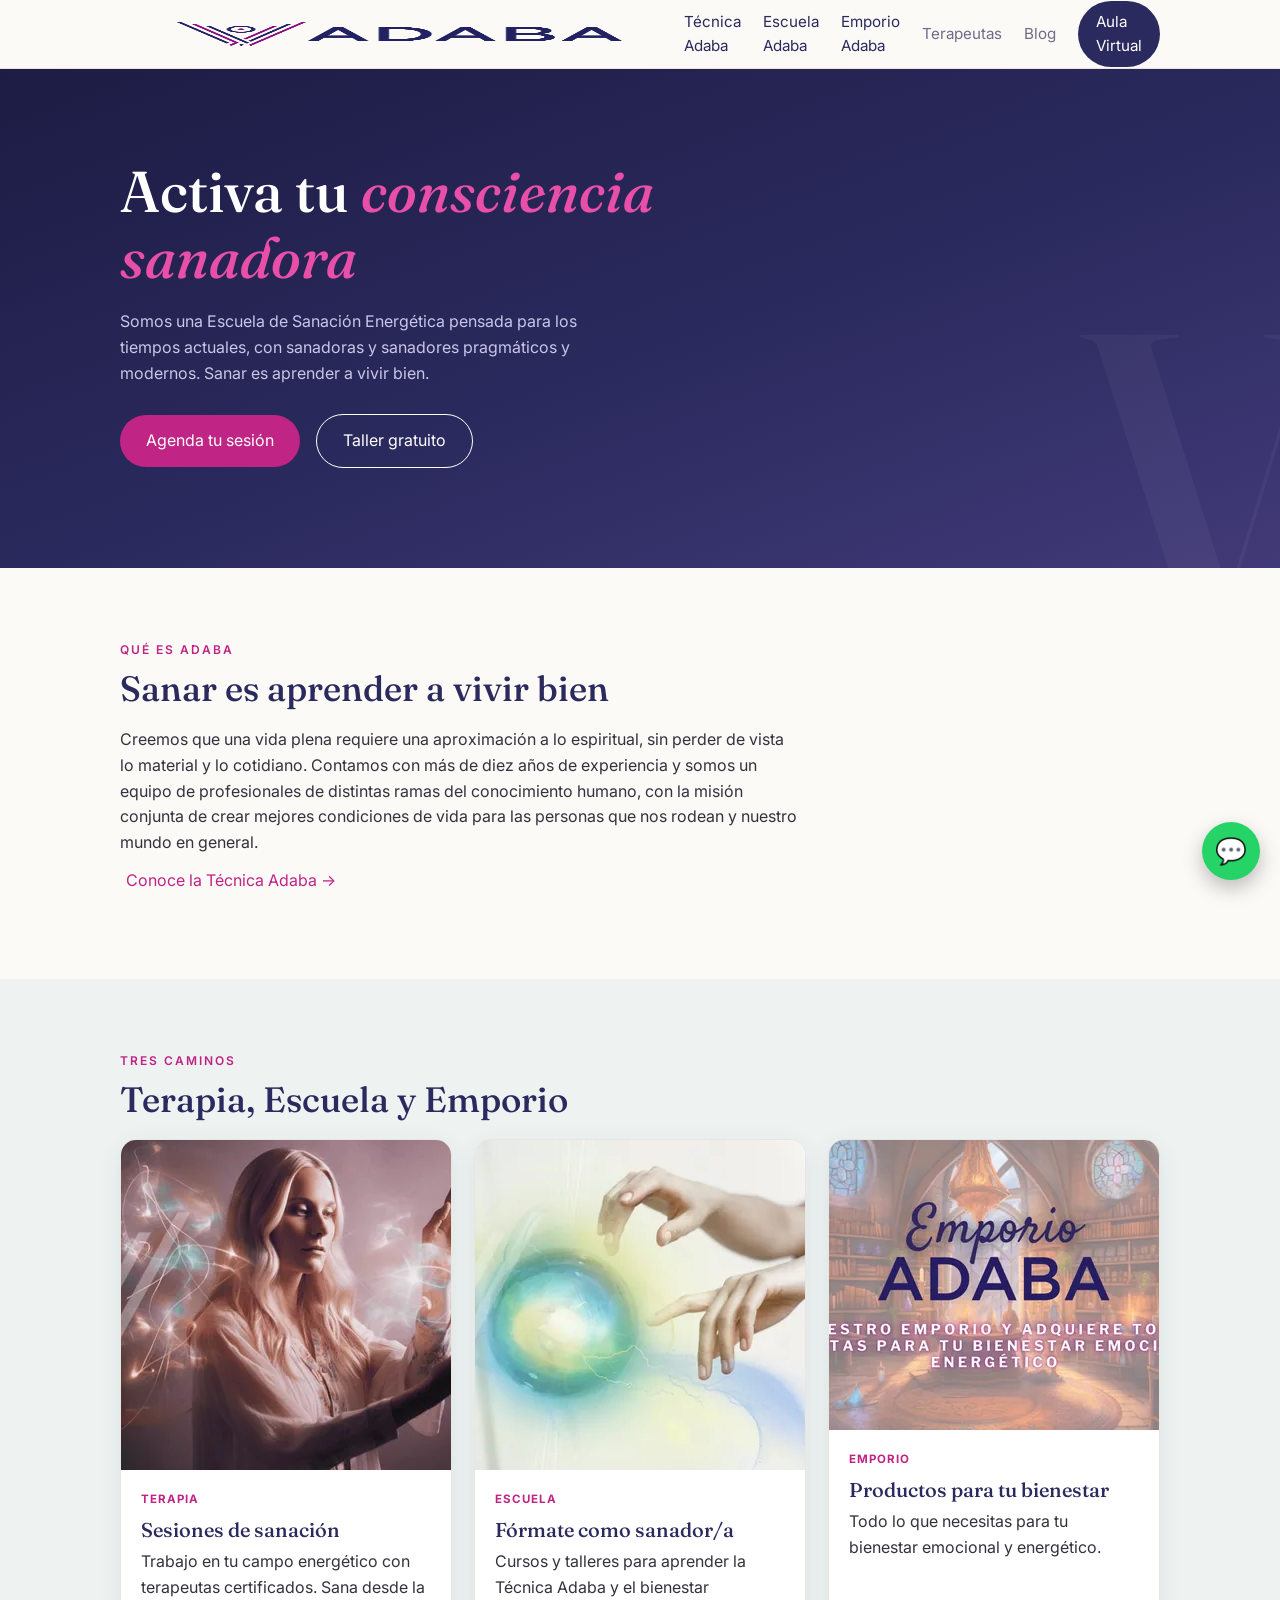
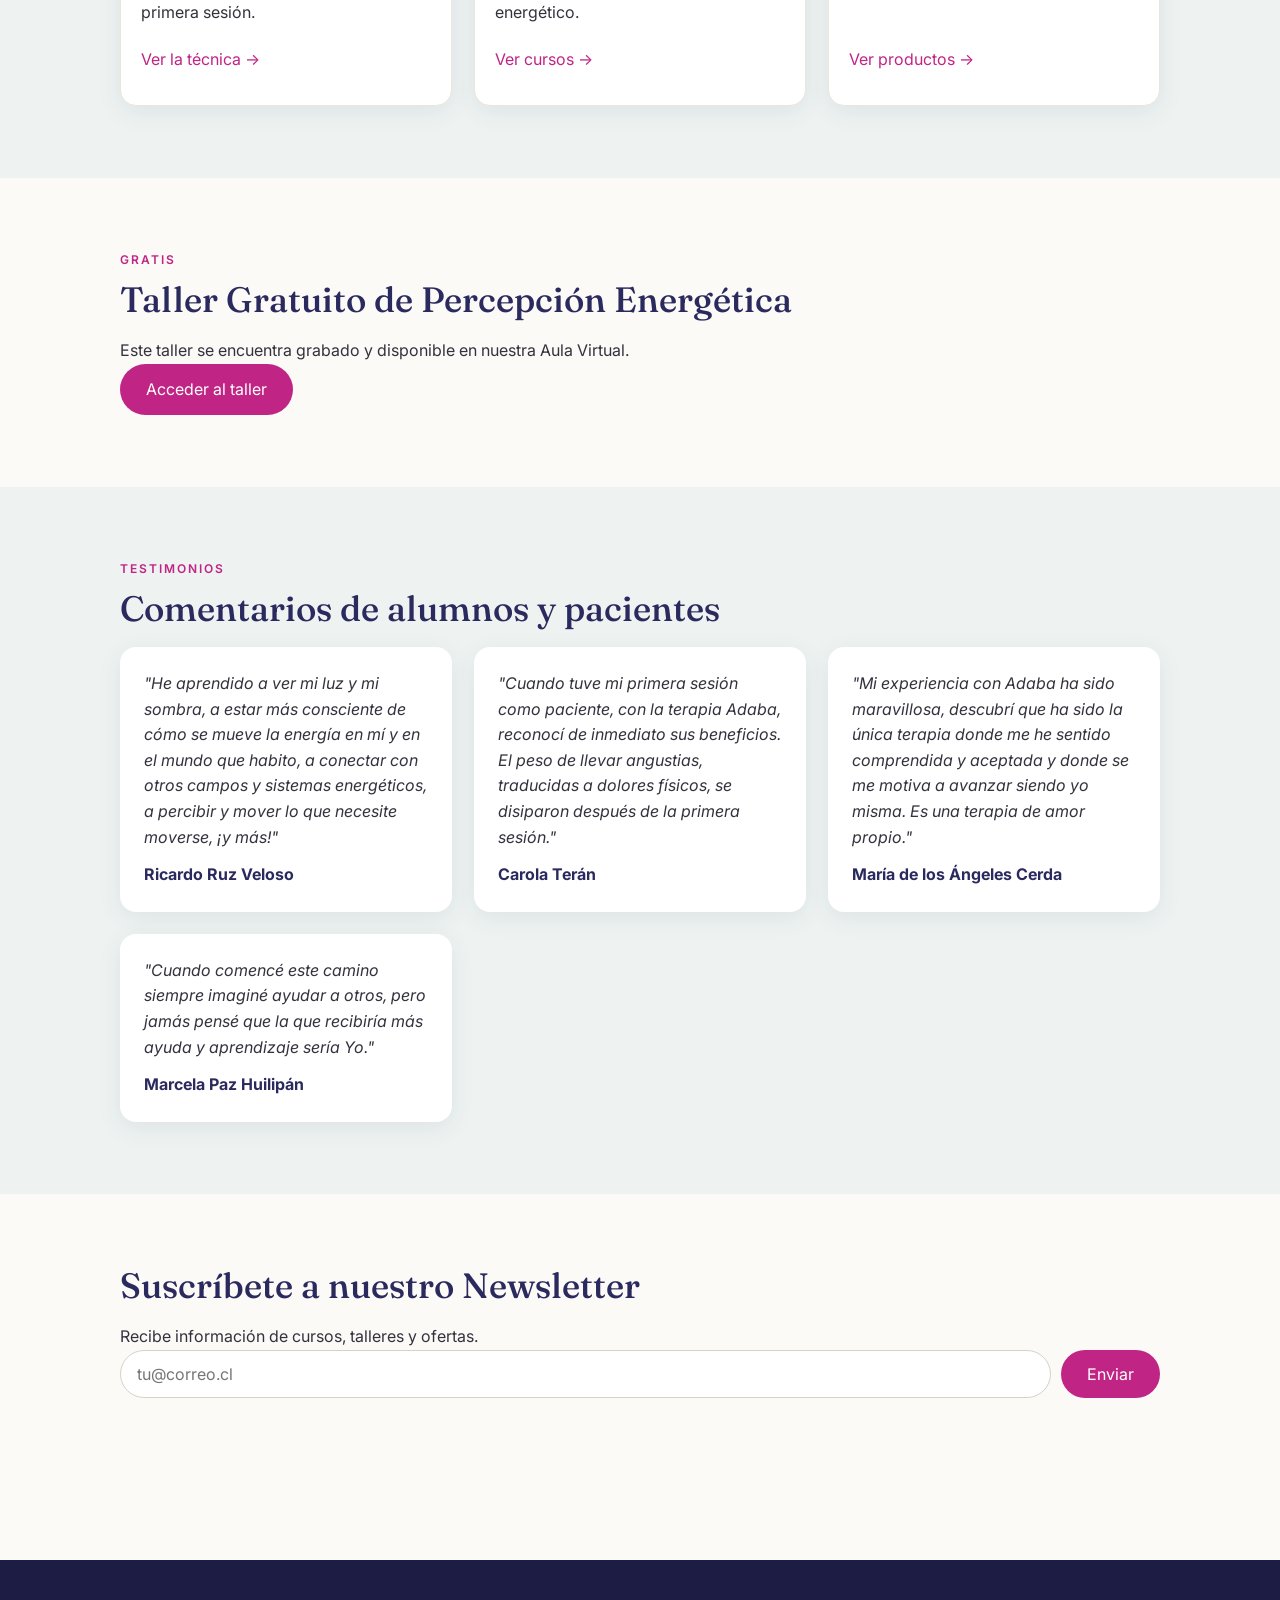
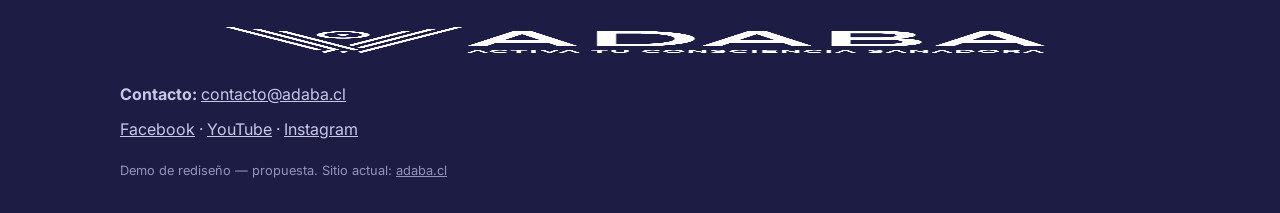
==== adaba/index.html @ c2da1de9 "fix(adaba): escala tipografica, accesibilidad y breakpoint de tablet Co-Authored-By: Claude Fable 5 " ====
<!DOCTYPE html>
<html lang="es">
<head>
  <meta charset="UTF-8">
  <meta name="viewport" content="width=device-width, initial-scale=1">
  <title>Adaba — Activa tu consciencia sanadora</title>
  <meta name="description" content="Escuela de sanación energética y terapia Adaba, creada en Chile. Demo de rediseño.">
  <link rel="preconnect" href="https://fonts.googleapis.com">
  <link rel="preconnect" href="https://fonts.gstatic.com" crossorigin>
  <link href="https://fonts.googleapis.com/css2?family=Fraunces:ital,opsz,wght@0,9..144,300..700;1,9..144,300..700&family=Inter:wght@400..700&display=swap" rel="stylesheet">
  <link rel="stylesheet" href="css/styles.css">
  <link rel="icon" href="img/logo-adaba.png">
</head>
<body>

<header class="site-header">
  <div class="container">
    <a class="logo" href="index.html"><img src="img/logo-adaba.png" alt="Adaba" width="1240" height="405"></a>
    <button class="nav-toggle" aria-expanded="false" aria-label="Abrir menú">☰</button>
    <nav class="site-nav">
      <a href="tecnica.html">Técnica Adaba</a>
      <a href="escuela.html">Escuela Adaba</a>
      <a href="emporio.html">Emporio Adaba</a>
      <a href="#" class="deshabilitado" title="Incluido en fase de implementación">Terapeutas</a>
      <a href="#" class="deshabilitado" title="Incluido en fase de implementación">Blog</a>
      <a class="nav-cta" href="https://escuela.adaba.cl/dashboard/es/login">Aula Virtual</a>
    </nav>
  </div>
</header>

<main>
<section class="hero">
  <div class="container">
    <h1>Activa tu <em>consciencia sanadora</em></h1>
    <p>Somos una Escuela de Sanación Energética pensada para los tiempos actuales, con sanadoras y sanadores pragmáticos y modernos. Sanar es aprender a vivir bien.</p>
    <a class="btn btn-primary" href="https://www.adaba.cl/contacto">Agenda tu sesión</a>
    <a class="btn btn-outline" href="https://escuela.adaba.cl/dashboard/es/login">Taller gratuito</a>
  </div>
</section>

<section class="section">
  <div class="container">
    <p class="section-label">Qué es Adaba</p>
    <h2>Sanar es aprender a vivir bien</h2>
    <p>Creemos que una vida plena requiere una aproximación a lo espiritual, sin perder de vista lo material y lo cotidiano. Contamos con más de diez años de experiencia y somos un equipo de profesionales de distintas ramas del conocimiento humano, con la misión conjunta de crear mejores condiciones de vida para las personas que nos rodean y nuestro mundo en general.</p>
    <a class="btn-link" href="tecnica.html">Conoce la Técnica Adaba →</a>
  </div>
</section>

<section class="section section-alt">
  <div class="container">
    <p class="section-label">Tres caminos</p>
    <h2>Terapia, Escuela y Emporio</h2>
    <div class="cards-grid">
      <div class="card">
        <img class="card-img" src="img/banner-tecnica.webp" alt="Terapia Adaba" width="660" height="330" loading="lazy">
        <div class="card-body">
          <span class="badge">Terapia</span>
          <h3>Sesiones de sanación</h3>
          <p>Trabajo en tu campo energético con terapeutas certificados. Sana desde la primera sesión.</p>
          <a class="btn-link" href="tecnica.html">Ver la técnica →</a>
        </div>
      </div>
      <div class="card">
        <img class="card-img" src="img/banner-adaba.webp" alt="Escuela Adaba" width="660" height="330" loading="lazy">
        <div class="card-body">
          <span class="badge">Escuela</span>
          <h3>Fórmate como sanador/a</h3>
          <p>Cursos y talleres para aprender la Técnica Adaba y el bienestar energético.</p>
          <a class="btn-link" href="escuela.html">Ver cursos →</a>
        </div>
      </div>
      <div class="card">
        <img class="card-img" src="img/slider-emporio.webp" alt="Emporio Adaba" width="660" height="290" loading="lazy">
        <div class="card-body">
          <span class="badge">Emporio</span>
          <h3>Productos para tu bienestar</h3>
          <p>Todo lo que necesitas para tu bienestar emocional y energético.</p>
          <a class="btn-link" href="emporio.html">Ver productos →</a>
        </div>
      </div>
    </div>
  </div>
</section>

<section class="section">
  <div class="container">
    <p class="section-label">Gratis</p>
    <h2>Taller Gratuito de Percepción Energética</h2>
    <p>Este taller se encuentra grabado y disponible en nuestra Aula Virtual.</p>
    <a class="btn btn-primary" href="https://escuela.adaba.cl/dashboard/es/login">Acceder al taller</a>
  </div>
</section>

<section class="section section-alt">
  <div class="container">
    <p class="section-label">Testimonios</p>
    <h2>Comentarios de alumnos y pacientes</h2>
    <div class="cards-grid">
      <div class="testimonio">"He aprendido a ver mi luz y mi sombra, a estar más consciente de cómo se mueve la energía en mí y en el mundo que habito, a conectar con otros campos y sistemas energéticos, a percibir y mover lo que necesite moverse, ¡y más!"<strong>Ricardo Ruz Veloso</strong></div>
      <div class="testimonio">"Cuando tuve mi primera sesión como paciente, con la terapia Adaba, reconocí de inmediato sus beneficios. El peso de llevar angustias, traducidas a dolores físicos, se disiparon después de la primera sesión."<strong>Carola Terán</strong></div>
      <div class="testimonio">"Mi experiencia con Adaba ha sido maravillosa, descubrí que ha sido la única terapia donde me he sentido comprendida y aceptada y donde se me motiva a avanzar siendo yo misma. Es una terapia de amor propio."<strong>María de los Ángeles Cerda</strong></div>
      <div class="testimonio">"Cuando comencé este camino siempre imaginé ayudar a otros, pero jamás pensé que la que recibiría más ayuda y aprendizaje sería Yo."<strong>Marcela Paz Huilipán</strong></div>
    </div>
  </div>
</section>

<section class="section">
  <div class="container">
    <h2>Suscríbete a nuestro Newsletter</h2>
    <p>Recibe información de cursos, talleres y ofertas.</p>
    <form class="newsletter-form" novalidate>
      <input type="email" placeholder="tu@correo.cl" aria-label="Tu correo">
      <button class="btn btn-primary" type="submit">Enviar</button>
      <p class="form-msg" role="status"></p>
    </form>
  </div>
</section>
</main>

<footer class="site-footer">
  <div class="container">
    <a class="logo" href="index.html"><img src="img/logo-adaba-blanco.png" alt="Adaba" width="1240" height="405" loading="lazy"></a>
    <p><strong>Contacto:</strong> <a href="mailto:contacto@adaba.cl">contacto@adaba.cl</a></p>
    <p>
      <a href="https://www.facebook.com/adabaterapia">Facebook</a> ·
      <a href="https://www.youtube.com/c/ADABA">YouTube</a> ·
      <a href="https://www.instagram.com/adaba.sanacion.energetica">Instagram</a>
    </p>
    <p style="margin-top:18px;font-size:.8rem;opacity:.7;">Demo de rediseño — propuesta. Sitio actual: <a href="https://www.adaba.cl">adaba.cl</a></p>
  </div>
</footer>

<script src="js/main.js"></script>
</body>
</html>
---- adaba/css/styles.css ----
/* ===== Tokens (spec dirección C) ===== */
:root {
  --indigo-noche: #1d1c44;
  --indigo: #2b2a5e;
  --magenta: #c02485;
  --magenta-claro: #e84fa9;
  --crema: #fbfaf7;
  --niebla: #eef3f2;
  --texto: #33323d;
  --font-display: "Fraunces", Georgia, serif;
  --font-body: "Inter", system-ui, sans-serif;
  --radius: 16px;
  --shadow: 0 6px 24px rgba(29, 28, 68, .08);
}

/* ===== Base ===== */
* { box-sizing: border-box; margin: 0; padding: 0; }
html { scroll-behavior: smooth; }
body { font-family: var(--font-body); color: var(--texto); background: var(--crema); line-height: 1.6; }
img { max-width: 100%; display: block; }
h1, h2, h3 { font-family: var(--font-display); color: var(--indigo); font-weight: 500; line-height: 1.15; }
h1 { font-size: clamp(2rem, 4.5vw, 3rem); }
h2 { font-size: clamp(1.6rem, 3vw, 2.2rem); }
h3 { font-size: 1.25rem; }
a { color: var(--magenta); }
.container { max-width: 1080px; margin: 0 auto; padding: 0 20px; }

/* Foco visible accesible, sin salirse de la paleta */
a:focus-visible,
button:focus-visible,
input:focus-visible {
  outline: 2px solid var(--magenta-claro);
  outline-offset: 2px;
}

/* ===== Header ===== */
.site-header { position: sticky; top: 0; z-index: 50; background: rgba(251, 250, 247, .92); backdrop-filter: blur(8px); border-bottom: 1px solid #eae6dd; }
.site-header .container { display: flex; align-items: center; justify-content: space-between; height: 68px; }
.site-header .logo img { height: 44px; }
.site-nav { display: flex; gap: 22px; align-items: center; }
.site-nav a { color: var(--indigo); text-decoration: none; font-size: .95rem; transition: color .15s ease; }
.site-nav a:hover { color: var(--magenta); }
.site-nav a.activo { color: var(--magenta); font-weight: 600; }
.site-nav a.deshabilitado { color: #6f6c85; cursor: help; }
.site-nav a.deshabilitado:hover { color: var(--indigo); }
.nav-cta { background: var(--indigo); color: #fff !important; padding: 9px 18px; border-radius: 999px; transition: background .15s ease, transform .15s ease; }
.nav-cta:hover { background: var(--magenta); transform: translateY(-1px); }
.nav-toggle { display: none; align-items: center; justify-content: center; min-width: 44px; min-height: 44px; background: none; border: 0; font-size: 1.6rem; color: var(--indigo); cursor: pointer; line-height: 1; transition: color .15s ease; }
.nav-toggle:hover { color: var(--magenta); }

/* ===== Botones ===== */
.btn { display: inline-block; font-family: var(--font-body); font-size: 1rem; padding: 13px 26px; border-radius: 999px; text-decoration: none; border: 0; cursor: pointer; transition: background .15s ease, transform .15s ease, box-shadow .15s ease; }
.btn-primary { background: var(--magenta); color: #fff; }
.btn-primary:hover { background: #a81e74; transform: translateY(-1px); box-shadow: var(--shadow); }
.btn-outline { border: 1.5px solid currentColor; color: var(--indigo); background: transparent; }
.btn-outline:hover { background: rgba(255, 255, 255, .08); transform: translateY(-1px); }
.hero .btn-outline { color: #fff; }
.hero .btn-outline:hover { background: rgba(255, 255, 255, .12); }
.btn-link { color: var(--magenta); background: none; padding: 13px 6px; text-decoration: none; display: inline-block; transition: transform .15s ease, color .15s ease; }
.btn-link:hover { color: var(--magenta-claro); transform: translateX(2px); }

/* Espaciado entre botones cuando van seguidos (hero, secciones) */
.hero .btn + .btn,
.section .btn + .btn { margin-left: 12px; }

/* ===== Hero (home) y hero interior ===== */
.hero { background: linear-gradient(160deg, #1d1c44 0%, #2b2a5e 55%, #413a78 100%); color: #ece9f8; padding: 90px 0 100px; position: relative; overflow: hidden; }
/* Marca de agua "V" (Adaba) en el hero, sutil, sin agregar color nuevo */
.hero::before {
  content: "V";
  position: absolute;
  right: -0.12em;
  bottom: -0.28em;
  font-family: var(--font-display);
  font-size: 26rem;
  font-weight: 500;
  color: rgba(255, 255, 255, .04);
  line-height: 1;
  pointer-events: none;
  user-select: none;
  z-index: 0;
}
.hero .container { position: relative; z-index: 1; }
.hero h1 { color: #fff; font-size: clamp(2.2rem, 5vw, 3.6rem); max-width: 15ch; }
.hero h1 em { color: var(--magenta-claro); font-style: italic; }
.hero p { max-width: 52ch; margin: 18px 0 28px; color: #c9c6e8; }
.page-hero { background: linear-gradient(160deg, #1d1c44, #413a78); color: #fff; padding: 56px 0; }
.page-hero h1 { color: #fff; font-size: clamp(2rem, 4.8vw, 3.2rem); }

/* ===== Secciones ===== */
.section { padding: 72px 0; }
.section-alt { background: var(--niebla); }
.section-label { font-size: .75rem; letter-spacing: 2px; text-transform: uppercase; color: var(--magenta); font-weight: 600; margin-bottom: 10px; }
.section h2 { margin-bottom: 18px; }
.section > .container > p { max-width: 68ch; }

/* ===== Tarjetas ===== */
.cards-grid { display: grid; grid-template-columns: repeat(auto-fill, minmax(260px, 1fr)); gap: 22px; }
.card { background: #fff; border: 1px solid #eae6dd; border-radius: var(--radius); box-shadow: var(--shadow); overflow: hidden; display: flex; flex-direction: column; transition: transform .2s ease, box-shadow .2s ease; }
.card:has(a):hover { transform: translateY(-4px); box-shadow: 0 12px 32px rgba(29, 28, 68, .14); }
.card-img { aspect-ratio: 16/9; object-fit: cover; width: 100%; }
.card-img-cuadrada { aspect-ratio: 1/1; }
.card .card-body { padding: 20px; display: flex; flex-direction: column; gap: 8px; flex: 1; }
.card .card-body h3 { margin-top: 2px; }
.card .card-body .btn-link { margin-top: auto; padding-left: 0; }
.badge { align-self: flex-start; font-size: .72rem; letter-spacing: 1px; text-transform: uppercase; color: var(--magenta); font-weight: 700; }

/* ===== Testimonios ===== */
.testimonio { background: #fff; border-radius: var(--radius); padding: 24px; box-shadow: var(--shadow); font-style: italic; transition: transform .2s ease, box-shadow .2s ease; }
.testimonio:hover { transform: translateY(-2px); box-shadow: 0 12px 32px rgba(29, 28, 68, .12); }
.testimonio strong { display: block; margin-top: 12px; font-style: normal; color: var(--indigo); }

/* ===== Newsletter ===== */
.newsletter-form { display: flex; gap: 10px; flex-wrap: wrap; }
.newsletter-form input[type=email] { flex: 1; min-width: 220px; padding: 13px 16px; border: 1.5px solid #d8d2c6; border-radius: 999px; font-family: var(--font-body); font-size: 1rem; transition: border-color .15s ease; }
.newsletter-form input[type=email]:focus-visible { border-color: var(--magenta); }
.form-msg { width: 100%; margin-top: 8px; color: var(--indigo); }
.form-msg-error { color: #a3244f; }

/* ===== Footer ===== */
.site-footer { background: var(--indigo-noche); color: #c9c6e8; padding: 56px 0 32px; margin-top: 72px; }
.site-footer a { color: #c9c6e8; transition: color .15s ease; }
.site-footer a:hover { color: #fff; }
.site-footer .logo img { height: 48px; margin-bottom: 18px; }
.site-footer p { margin-top: 10px; }

/* ===== Móvil ===== */
@media (max-width: 840px) {
  .nav-toggle { display: flex; }
  .site-nav { display: none; position: absolute; top: 68px; left: 0; right: 0; background: var(--crema); flex-direction: column; padding: 18px 20px; border-bottom: 1px solid #eae6dd; align-items: flex-start; }
  .site-nav.abierto { display: flex; }
  .site-nav a { width: 100%; padding: 12px 0; }
  .hero { padding: 56px 0 64px; }
  .hero::before { font-size: 14rem; }
  .hero .btn + .btn { margin-left: 0; }
  .hero .btn { margin-top: 10px; }
  .section { padding: 48px 0; }
}

/* ===== Widget WhatsApp simulado ===== */
.wa-burbuja { position: fixed; right: 20px; bottom: 20px; z-index: 90; width: 58px; height: 58px; border-radius: 50%; border: 0; background: #25D366; color: #fff; font-size: 1.6rem; cursor: pointer; box-shadow: 0 8px 20px rgba(0, 0, 0, .25); }
.wa-panel { position: fixed; right: 20px; bottom: 90px; z-index: 90; width: min(340px, calc(100vw - 40px)); background: #fff; border-radius: 14px; box-shadow: 0 12px 40px rgba(0, 0, 0, .25); display: none; flex-direction: column; overflow: hidden; }
.wa-panel.wa-abierto { display: flex; }
.wa-header { background: #075E54; color: #fff; padding: 12px 14px; }
.wa-sim { display: block; font-size: .7rem; opacity: .85; }
.wa-mensajes { background: #ECE5DD; padding: 12px; height: 260px; overflow-y: auto; display: flex; flex-direction: column; gap: 8px; }
.wa-msg { max-width: 85%; padding: 8px 12px; border-radius: 10px; font-size: .85rem; line-height: 1.45; }
.wa-usuario { background: #DCF8C6; align-self: flex-end; }
.wa-bot { background: #fff; align-self: flex-start; }
.wa-typing { font-style: italic; opacity: .7; }
.wa-opciones { padding: 10px; display: flex; flex-wrap: wrap; gap: 6px; background: #f6f6f6; }
.wa-opcion { border: 1px solid #25D366; color: #075E54; background: #fff; border-radius: 999px; padding: 6px 12px; font-size: .78rem; cursor: pointer; }
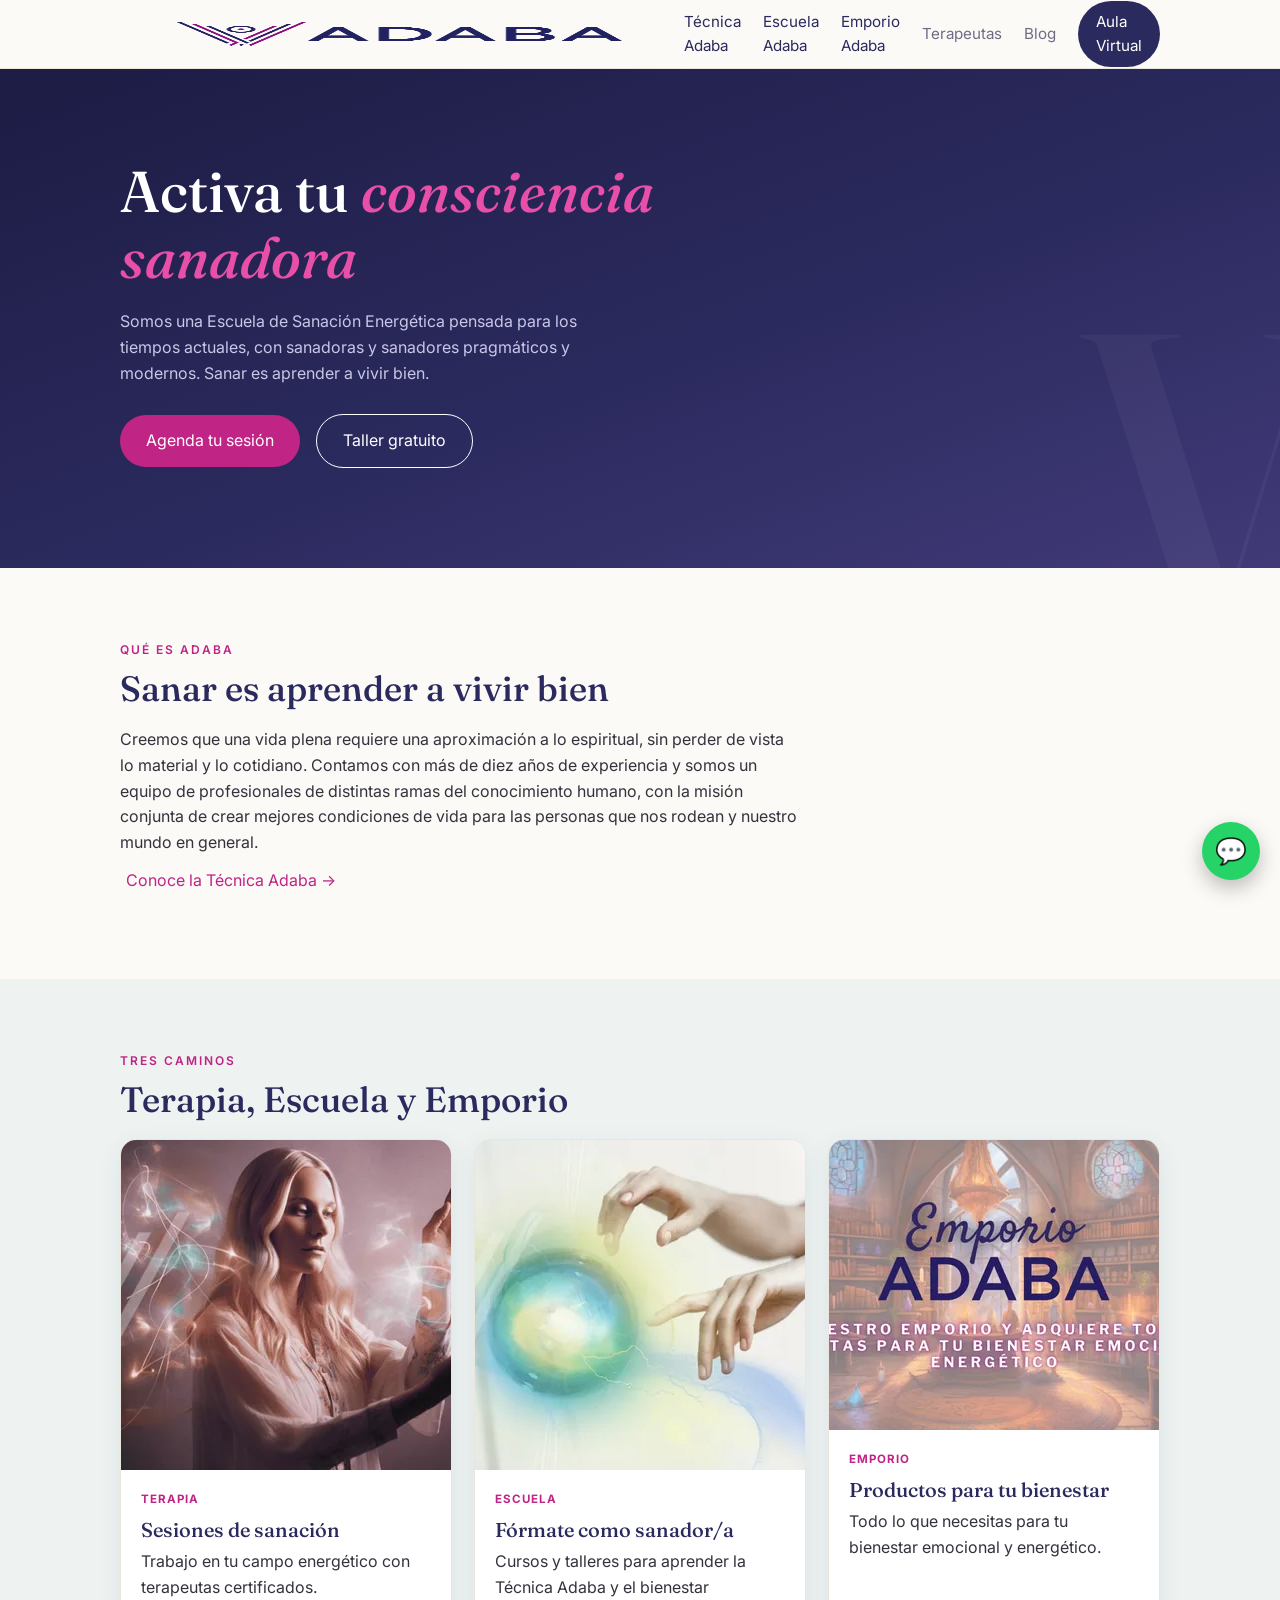
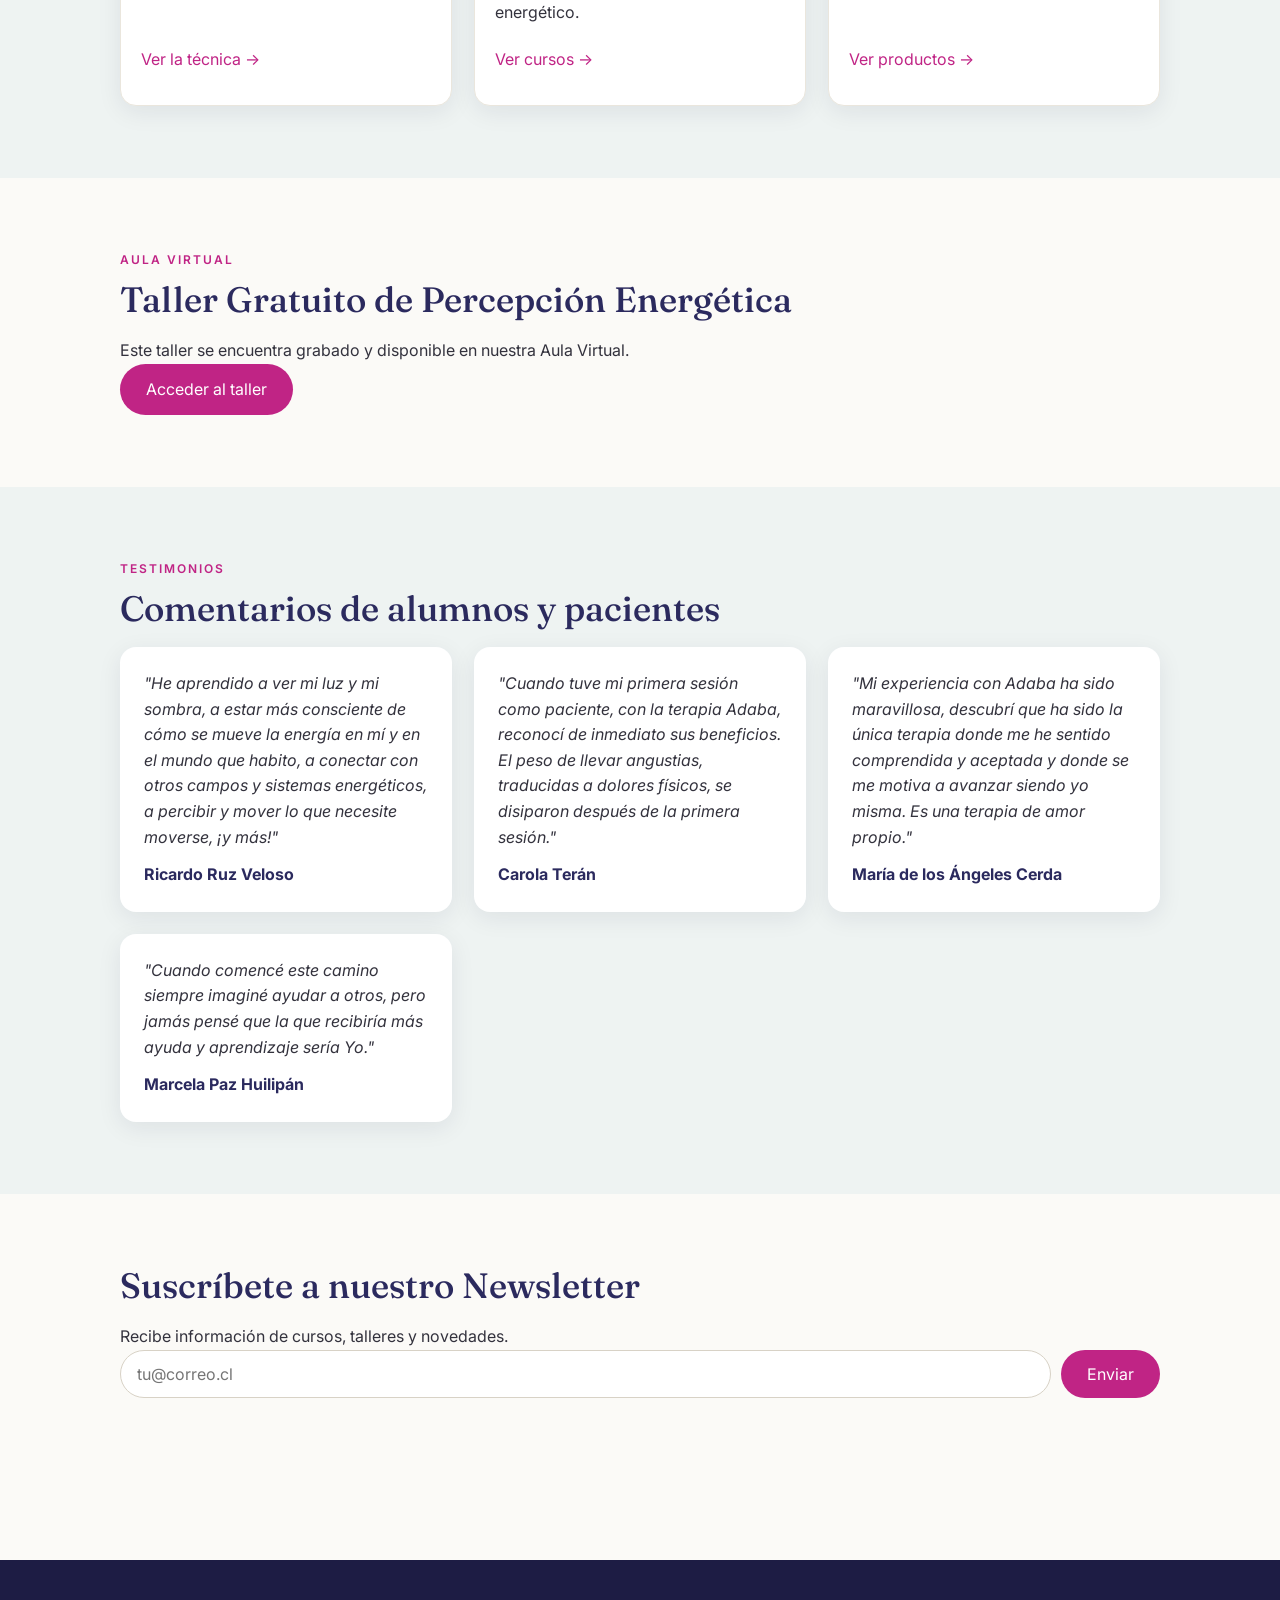
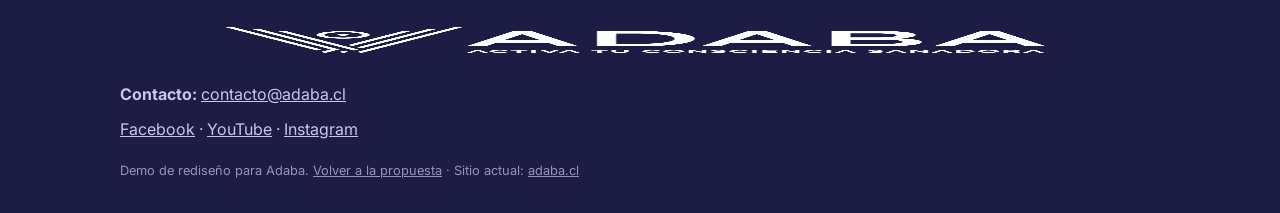
==== commit de259b4c: "fix(adaba): copy sin promesas de resultado y retorno a la propuesta Co-Authored-By: Claude Fable 5 <" ====
--- a/adaba/index.html
+++ b/adaba/index.html
@@ -3,7 +3,7 @@
 <head>
   <meta charset="UTF-8">
   <meta name="viewport" content="width=device-width, initial-scale=1">
-  <title>Adaba — Activa tu consciencia sanadora</title>
+  <title>Adaba · Activa tu consciencia sanadora</title>
   <meta name="description" content="Escuela de sanación energética y terapia Adaba, creada en Chile. Demo de rediseño.">
   <link rel="preconnect" href="https://fonts.googleapis.com">
   <link rel="preconnect" href="https://fonts.gstatic.com" crossorigin>
@@ -57,7 +57,7 @@
         <div class="card-body">
           <span class="badge">Terapia</span>
           <h3>Sesiones de sanación</h3>
-          <p>Trabajo en tu campo energético con terapeutas certificados. Sana desde la primera sesión.</p>
+          <p>Trabajo en tu campo energético con terapeutas certificados.</p>
           <a class="btn-link" href="tecnica.html">Ver la técnica →</a>
         </div>
       </div>
@@ -85,7 +85,7 @@
 
 <section class="section">
   <div class="container">
-    <p class="section-label">Gratis</p>
+    <p class="section-label">Aula Virtual</p>
     <h2>Taller Gratuito de Percepción Energética</h2>
     <p>Este taller se encuentra grabado y disponible en nuestra Aula Virtual.</p>
     <a class="btn btn-primary" href="https://escuela.adaba.cl/dashboard/es/login">Acceder al taller</a>
@@ -108,7 +108,7 @@
 <section class="section">
   <div class="container">
     <h2>Suscríbete a nuestro Newsletter</h2>
-    <p>Recibe información de cursos, talleres y ofertas.</p>
+    <p>Recibe información de cursos, talleres y novedades.</p>
     <form class="newsletter-form" novalidate>
       <input type="email" placeholder="tu@correo.cl" aria-label="Tu correo">
       <button class="btn btn-primary" type="submit">Enviar</button>
@@ -127,7 +127,7 @@
       <a href="https://www.youtube.com/c/ADABA">YouTube</a> ·
       <a href="https://www.instagram.com/adaba.sanacion.energetica">Instagram</a>
     </p>
-    <p style="margin-top:18px;font-size:.8rem;opacity:.7;">Demo de rediseño — propuesta. Sitio actual: <a href="https://www.adaba.cl">adaba.cl</a></p>
+    <p style="margin-top:18px;font-size:.8rem;opacity:.7;">Demo de rediseño para Adaba. <a href="propuesta.html">Volver a la propuesta</a> · Sitio actual: <a href="https://www.adaba.cl">adaba.cl</a></p>
   </div>
 </footer>
 
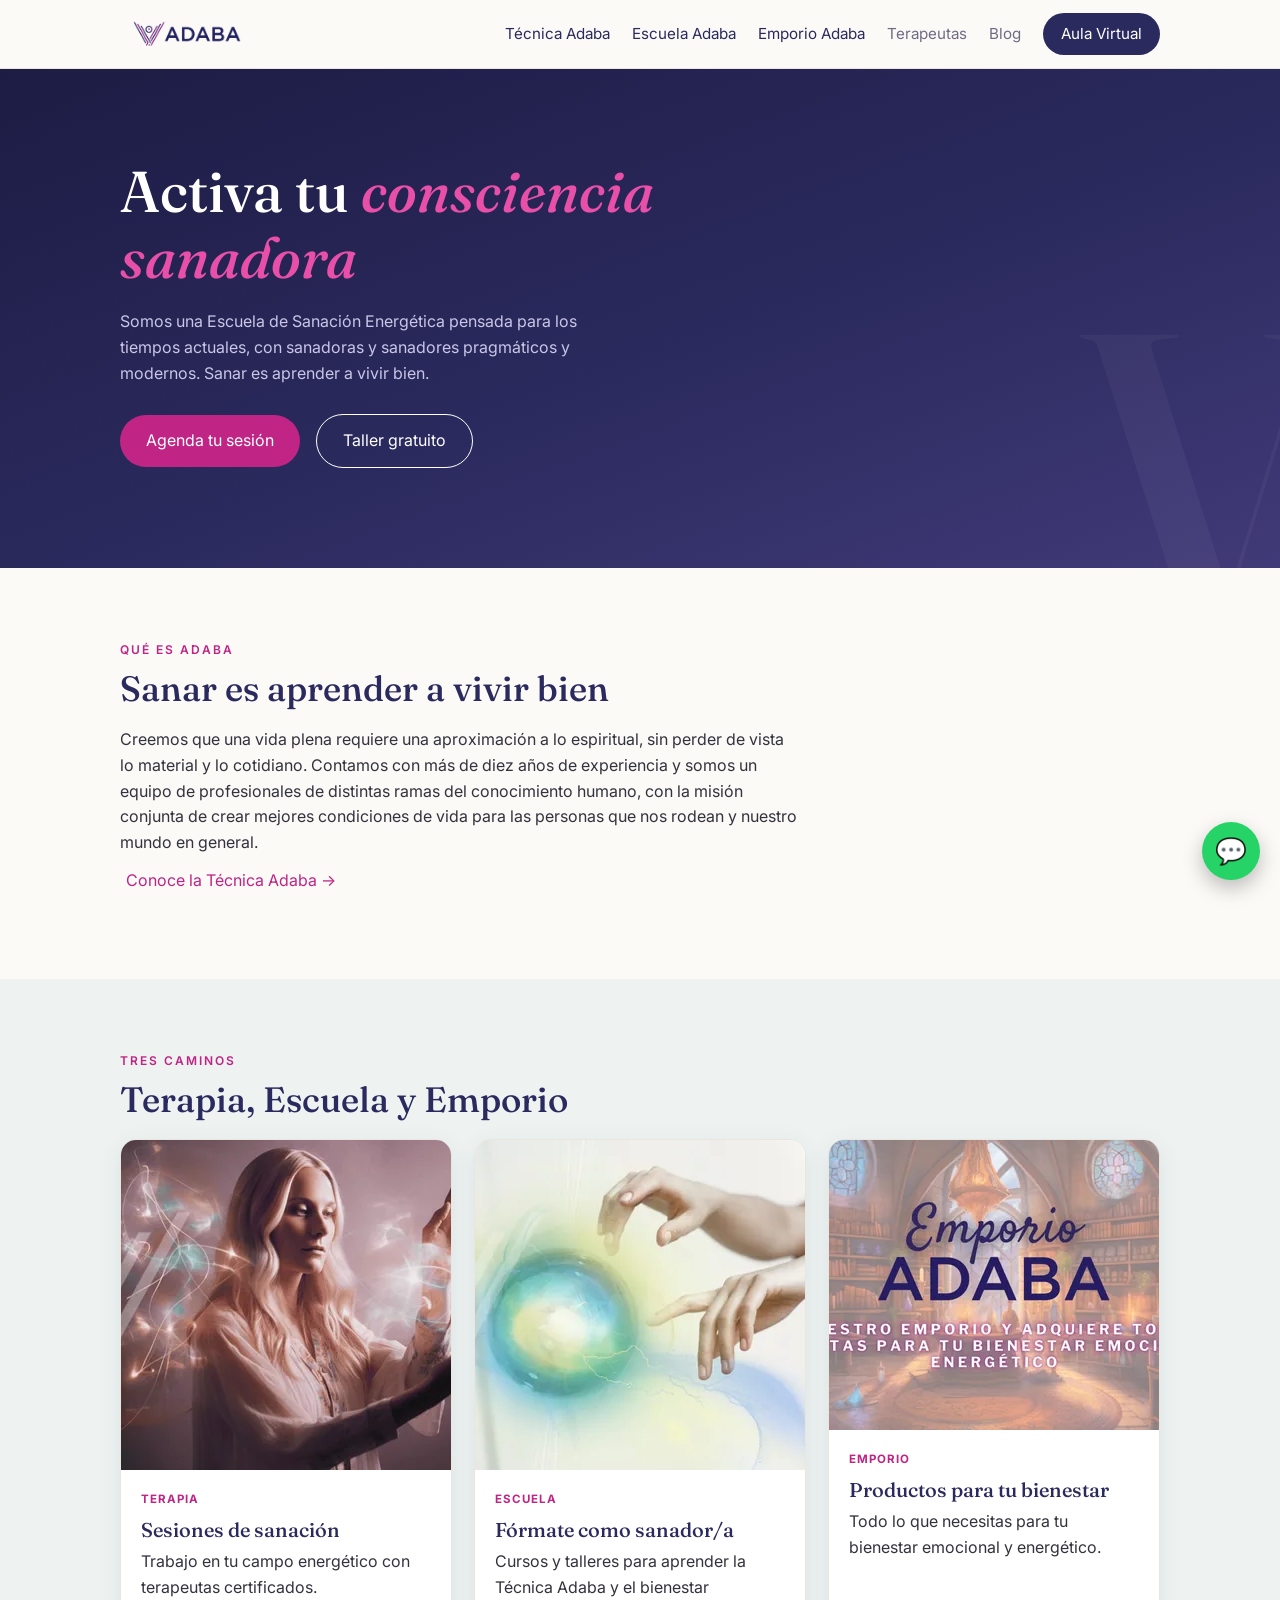
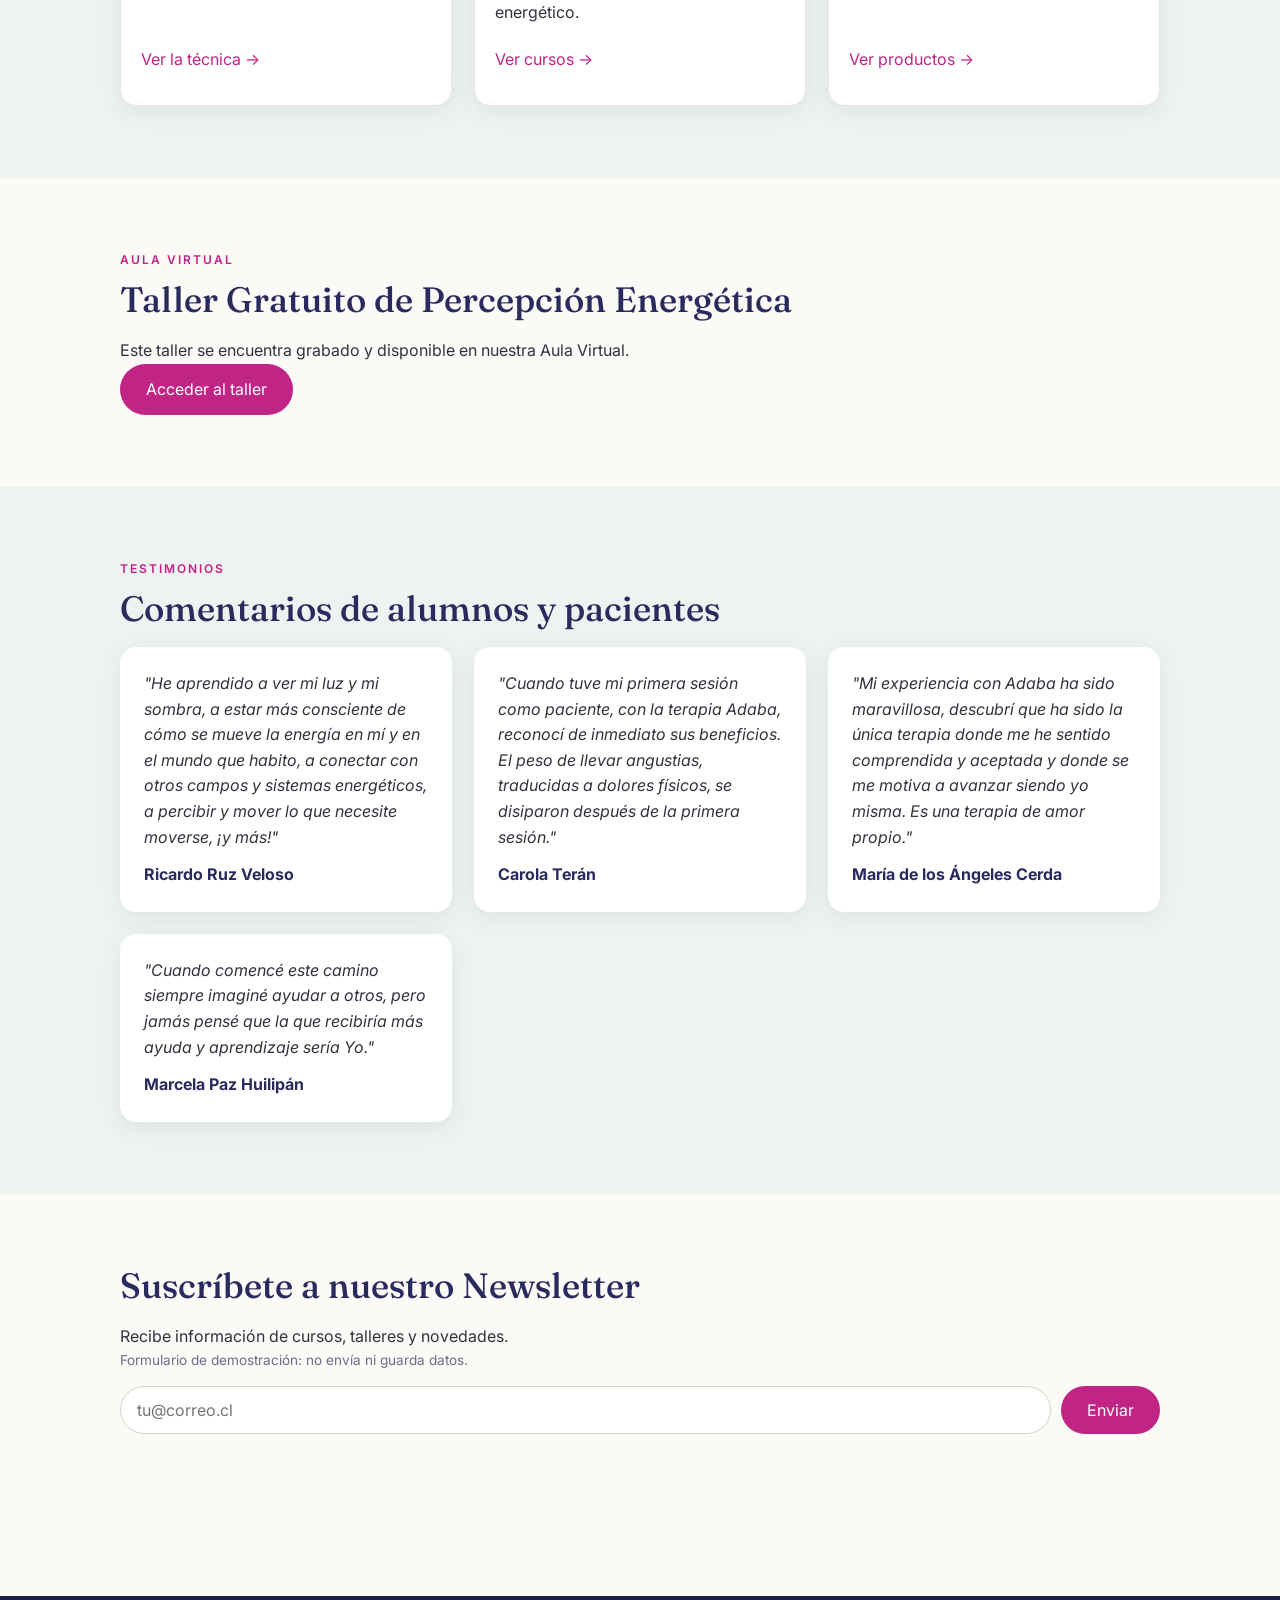
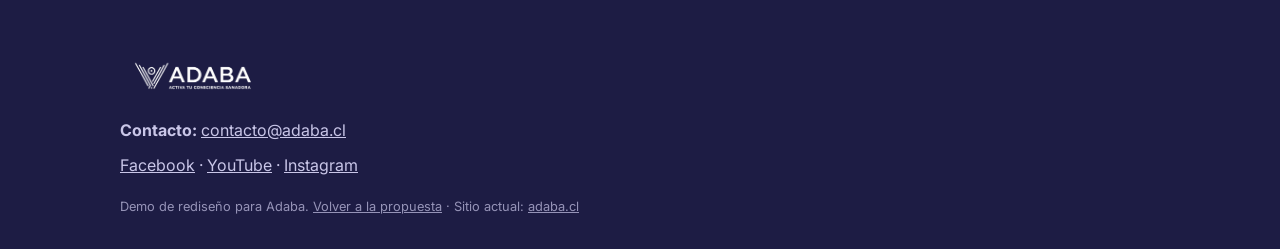
==== commit fbee4b64: "fix(adaba): hallazgos de auditoria cruzada en copy formativo y formulario demo Co-Authored-By: Claud" ====
--- a/adaba/index.html
+++ b/adaba/index.html
@@ -21,8 +21,8 @@
       <a href="tecnica.html">Técnica Adaba</a>
       <a href="escuela.html">Escuela Adaba</a>
       <a href="emporio.html">Emporio Adaba</a>
-      <a href="#" class="deshabilitado" title="Incluido en fase de implementación">Terapeutas</a>
-      <a href="#" class="deshabilitado" title="Incluido en fase de implementación">Blog</a>
+      <span class="deshabilitado" title="Incluido en fase de implementación">Terapeutas</span>
+      <span class="deshabilitado" title="Incluido en fase de implementación">Blog</span>
       <a class="nav-cta" href="https://escuela.adaba.cl/dashboard/es/login">Aula Virtual</a>
     </nav>
   </div>
@@ -109,6 +109,7 @@
   <div class="container">
     <h2>Suscríbete a nuestro Newsletter</h2>
     <p>Recibe información de cursos, talleres y novedades.</p>
+    <p class="nota-demo">Formulario de demostración: no envía ni guarda datos.</p>
     <form class="newsletter-form" novalidate>
       <input type="email" placeholder="tu@correo.cl" aria-label="Tu correo">
       <button class="btn btn-primary" type="submit">Enviar</button>
--- a/adaba/css/styles.css
+++ b/adaba/css/styles.css
@@ -36,13 +36,12 @@
 /* ===== Header ===== */
 .site-header { position: sticky; top: 0; z-index: 50; background: rgba(251, 250, 247, .92); backdrop-filter: blur(8px); border-bottom: 1px solid #eae6dd; }
 .site-header .container { display: flex; align-items: center; justify-content: space-between; height: 68px; }
-.site-header .logo img { height: 44px; }
+.site-header .logo img { height: 44px; width: auto; }
 .site-nav { display: flex; gap: 22px; align-items: center; }
 .site-nav a { color: var(--indigo); text-decoration: none; font-size: .95rem; transition: color .15s ease; }
 .site-nav a:hover { color: var(--magenta); }
 .site-nav a.activo { color: var(--magenta); font-weight: 600; }
-.site-nav a.deshabilitado { color: #6f6c85; cursor: help; }
-.site-nav a.deshabilitado:hover { color: var(--indigo); }
+.site-nav .deshabilitado { color: #6f6c85; cursor: help; font-size: .95rem; }
 .nav-cta { background: var(--indigo); color: #fff !important; padding: 9px 18px; border-radius: 999px; transition: background .15s ease, transform .15s ease; }
 .nav-cta:hover { background: var(--magenta); transform: translateY(-1px); }
 .nav-toggle { display: none; align-items: center; justify-content: center; min-width: 44px; min-height: 44px; background: none; border: 0; font-size: 1.6rem; color: var(--indigo); cursor: pointer; line-height: 1; transition: color .15s ease; }
@@ -105,6 +104,29 @@
 .card .card-body .btn-link { margin-top: auto; padding-left: 0; }
 .badge { align-self: flex-start; font-size: .72rem; letter-spacing: 1px; text-transform: uppercase; color: var(--magenta); font-weight: 700; }
 
+/* ===== Diagnóstico y fases (propuesta.html) ===== */
+/* Lista numerada junto a la captura: secuencia de lectura, sin cajas */
+.diagnostico { display: grid; grid-template-columns: minmax(0, 1fr) minmax(0, 1.05fr); gap: 40px; align-items: start; margin-top: 22px; }
+.diagnostico-captura { border-radius: var(--radius); box-shadow: var(--shadow); width: 100%; height: auto; }
+.observaciones, .fases { list-style: none; }
+.observaciones { counter-reset: obs; }
+.observaciones li { display: grid; grid-template-columns: auto minmax(0, 1fr); column-gap: 18px; padding: 18px 0; border-top: 1px solid rgba(29, 28, 68, .12); counter-increment: obs; }
+.observaciones li:first-child { border-top: 0; padding-top: 0; }
+.observaciones li::before { content: counter(obs, decimal-leading-zero); grid-row: 1 / span 2; font-family: var(--font-display); font-weight: 500; font-size: 2rem; line-height: 1.05; color: var(--indigo); }
+.observaciones h3 { grid-column: 2; margin-bottom: 4px; }
+.observaciones p { grid-column: 2; }
+
+/* Fases: secuencia apilada, la 02 viene después de la 01 */
+.fases { counter-reset: fase; margin-top: 8px; }
+.fases li { display: grid; grid-template-columns: auto minmax(0, 1fr); column-gap: 26px; padding: 26px 0; border-top: 1px solid rgba(29, 28, 68, .12); counter-increment: fase; }
+.fases li:first-child { border-top: 0; padding-top: 4px; }
+.fases li::before { content: counter(fase, decimal-leading-zero); grid-row: 1 / span 2; font-family: var(--font-display); font-weight: 500; font-size: clamp(2.6rem, 6vw, 3.8rem); line-height: .95; color: var(--indigo); }
+.fases h3 { grid-column: 2; margin-bottom: 6px; }
+.fases p { grid-column: 2; max-width: 62ch; }
+
+/* Recorrido del demo: 2 columnas para que la captura se lea */
+.cards-grid-demo { grid-template-columns: repeat(auto-fill, minmax(min(340px, 100%), 1fr)); }
+
 /* ===== Testimonios ===== */
 .testimonio { background: #fff; border-radius: var(--radius); padding: 24px; box-shadow: var(--shadow); font-style: italic; transition: transform .2s ease, box-shadow .2s ease; }
 .testimonio:hover { transform: translateY(-2px); box-shadow: 0 12px 32px rgba(29, 28, 68, .12); }
@@ -116,12 +138,13 @@
 .newsletter-form input[type=email]:focus-visible { border-color: var(--magenta); }
 .form-msg { width: 100%; margin-top: 8px; color: var(--indigo); }
 .form-msg-error { color: #a3244f; }
+.nota-demo { font-size: .85rem; color: #6f6c85; margin-bottom: 14px; }
 
 /* ===== Footer ===== */
 .site-footer { background: var(--indigo-noche); color: #c9c6e8; padding: 56px 0 32px; margin-top: 72px; }
 .site-footer a { color: #c9c6e8; transition: color .15s ease; }
 .site-footer a:hover { color: #fff; }
-.site-footer .logo img { height: 48px; margin-bottom: 18px; }
+.site-footer .logo img { height: 48px; width: auto; margin-bottom: 18px; }
 .site-footer p { margin-top: 10px; }
 
 /* ===== Móvil ===== */
@@ -135,6 +158,8 @@
   .hero .btn + .btn { margin-left: 0; }
   .hero .btn { margin-top: 10px; }
   .section { padding: 48px 0; }
+  .diagnostico { grid-template-columns: 1fr; gap: 28px; }
+  .observaciones li, .fases li { column-gap: 16px; }
 }
 
 /* ===== Widget WhatsApp simulado ===== */
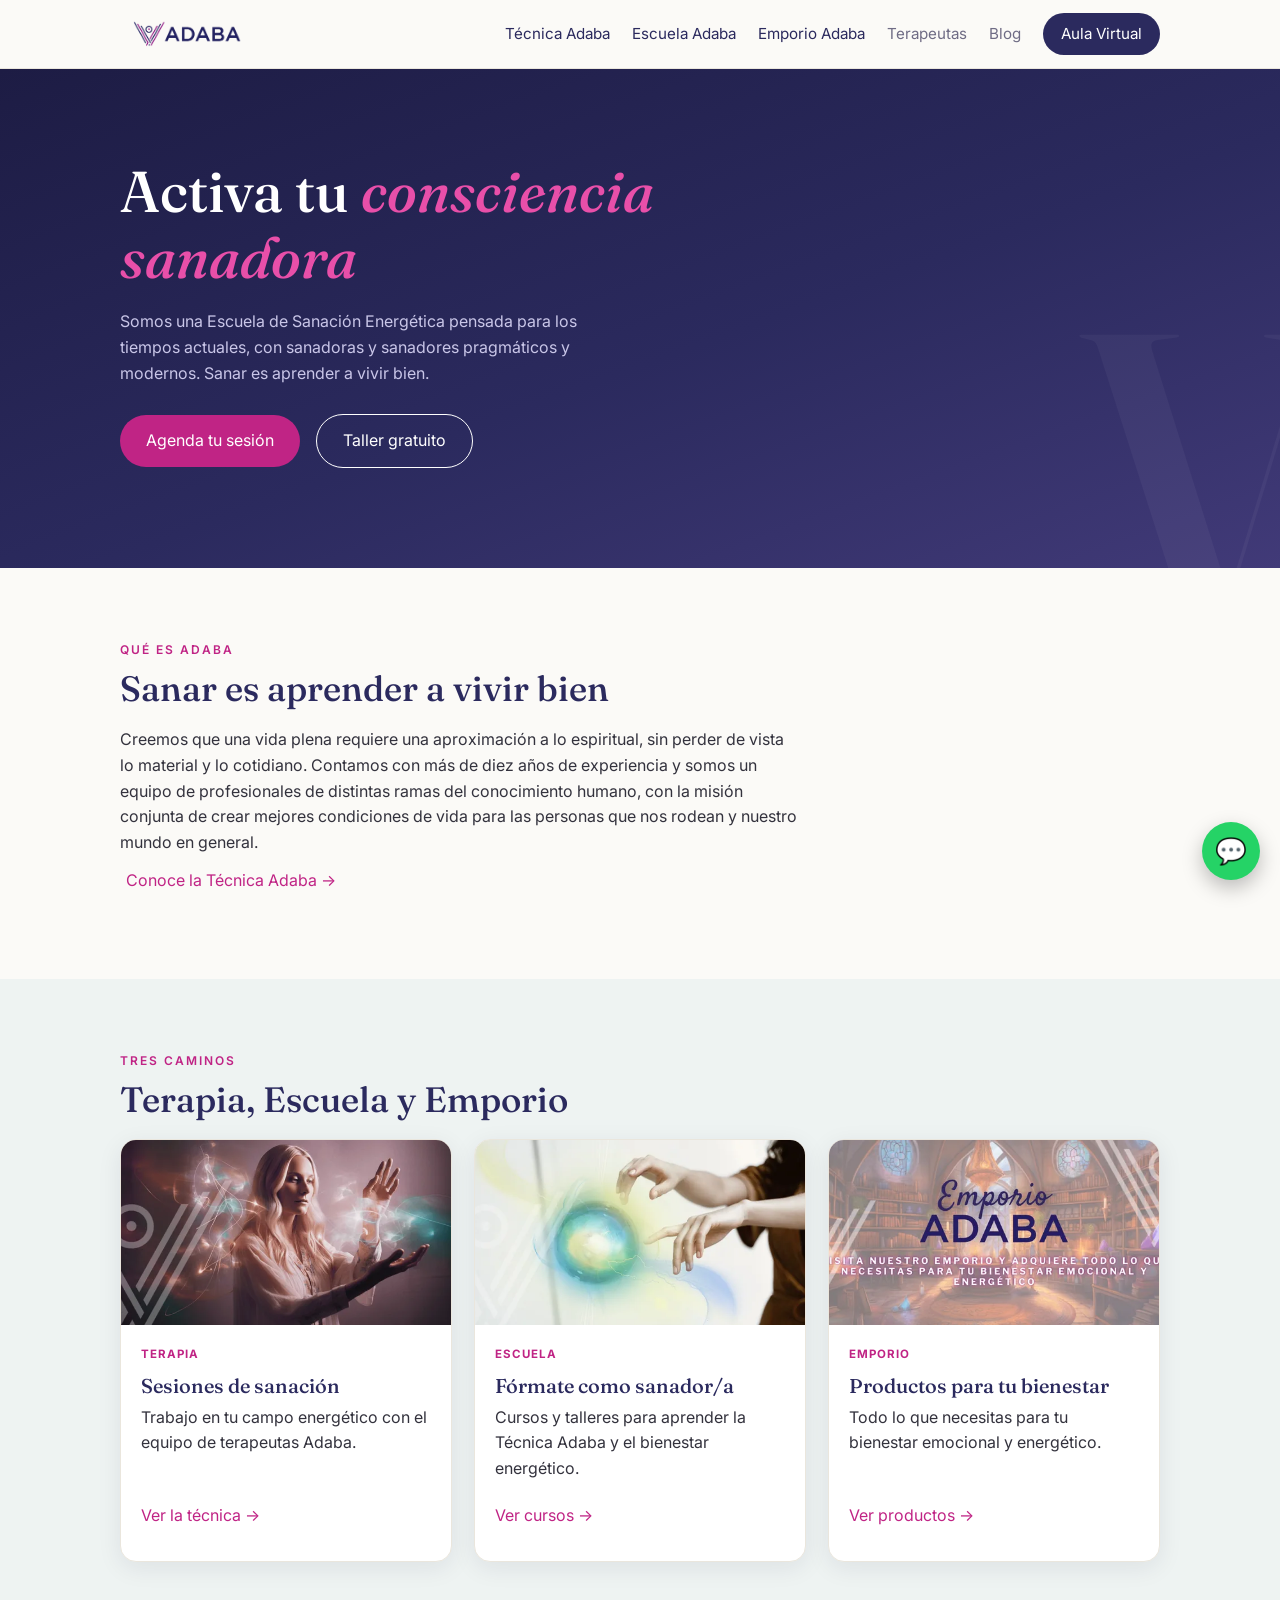
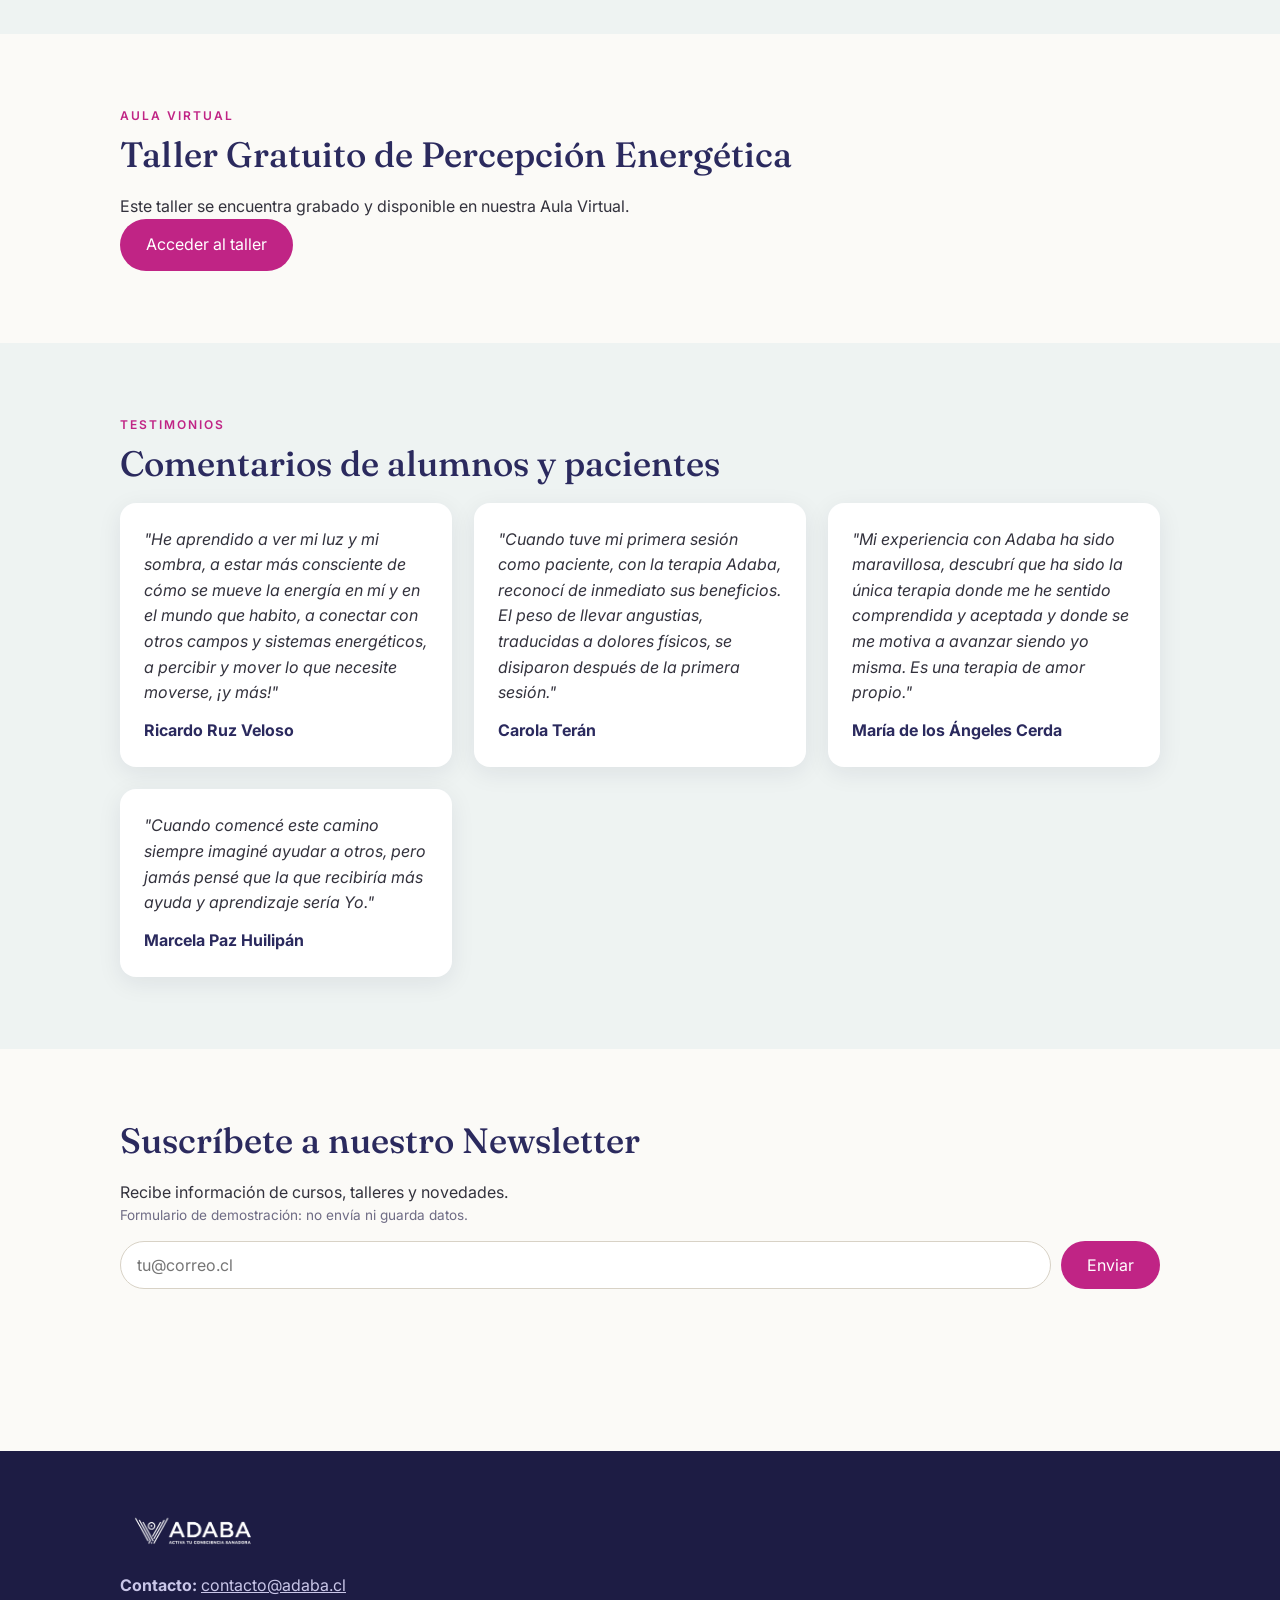
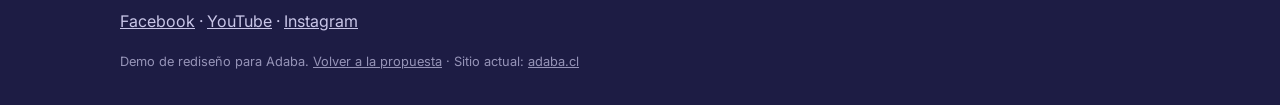
==== commit c4e5fd89: "fix(adaba): quita afirmacion de terapeutas certificados y repara aspect-ratio de las tarjetas Co-Aut" ====
--- a/adaba/index.html
+++ b/adaba/index.html
@@ -57,7 +57,7 @@
         <div class="card-body">
           <span class="badge">Terapia</span>
           <h3>Sesiones de sanación</h3>
-          <p>Trabajo en tu campo energético con terapeutas certificados.</p>
+          <p>Trabajo en tu campo energético con el equipo de terapeutas Adaba.</p>
           <a class="btn-link" href="tecnica.html">Ver la técnica →</a>
         </div>
       </div>
--- a/adaba/css/styles.css
+++ b/adaba/css/styles.css
@@ -17,7 +17,8 @@
 * { box-sizing: border-box; margin: 0; padding: 0; }
 html { scroll-behavior: smooth; }
 body { font-family: var(--font-body); color: var(--texto); background: var(--crema); line-height: 1.6; }
-img { max-width: 100%; display: block; }
+/* height:auto neutraliza el atributo height del HTML, que si no anula el aspect-ratio de .card-img y deforma las fotos */
+img { max-width: 100%; display: block; height: auto; }
 h1, h2, h3 { font-family: var(--font-display); color: var(--indigo); font-weight: 500; line-height: 1.15; }
 h1 { font-size: clamp(2rem, 4.5vw, 3rem); }
 h2 { font-size: clamp(1.6rem, 3vw, 2.2rem); }
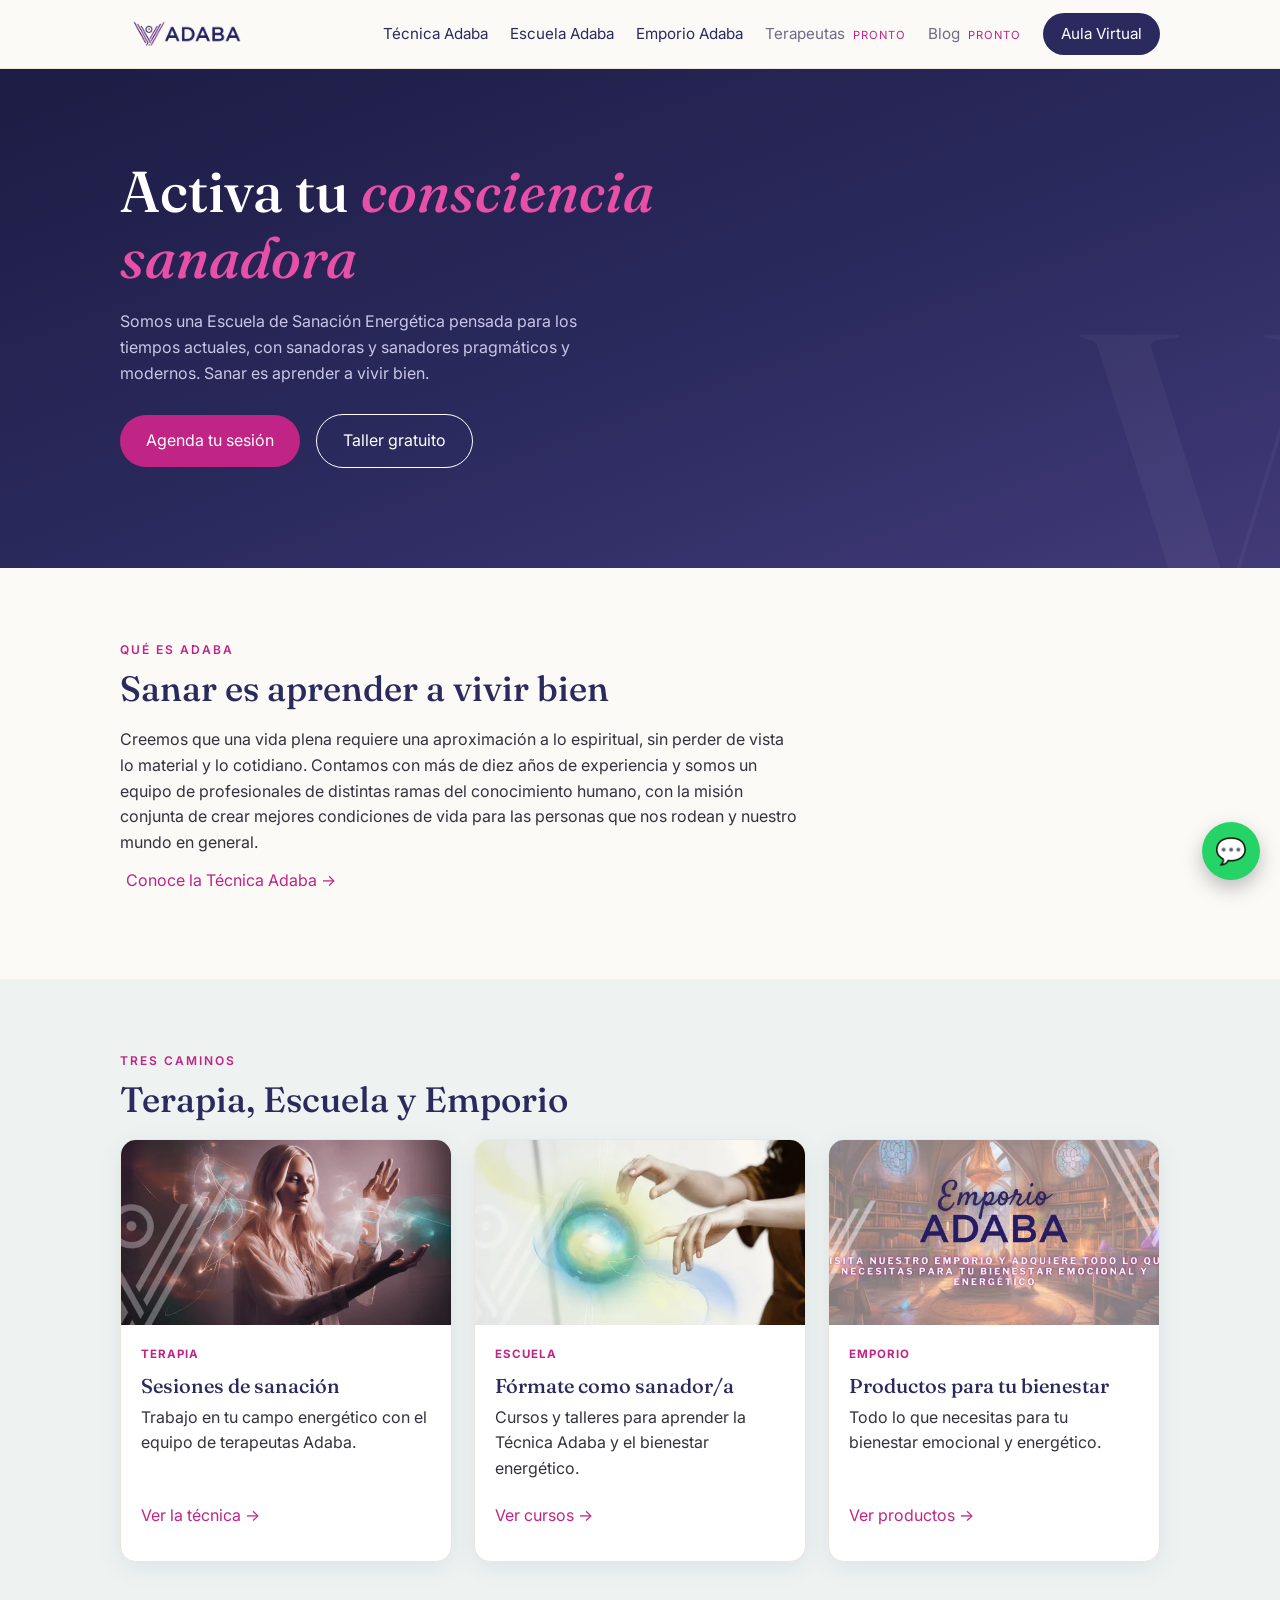
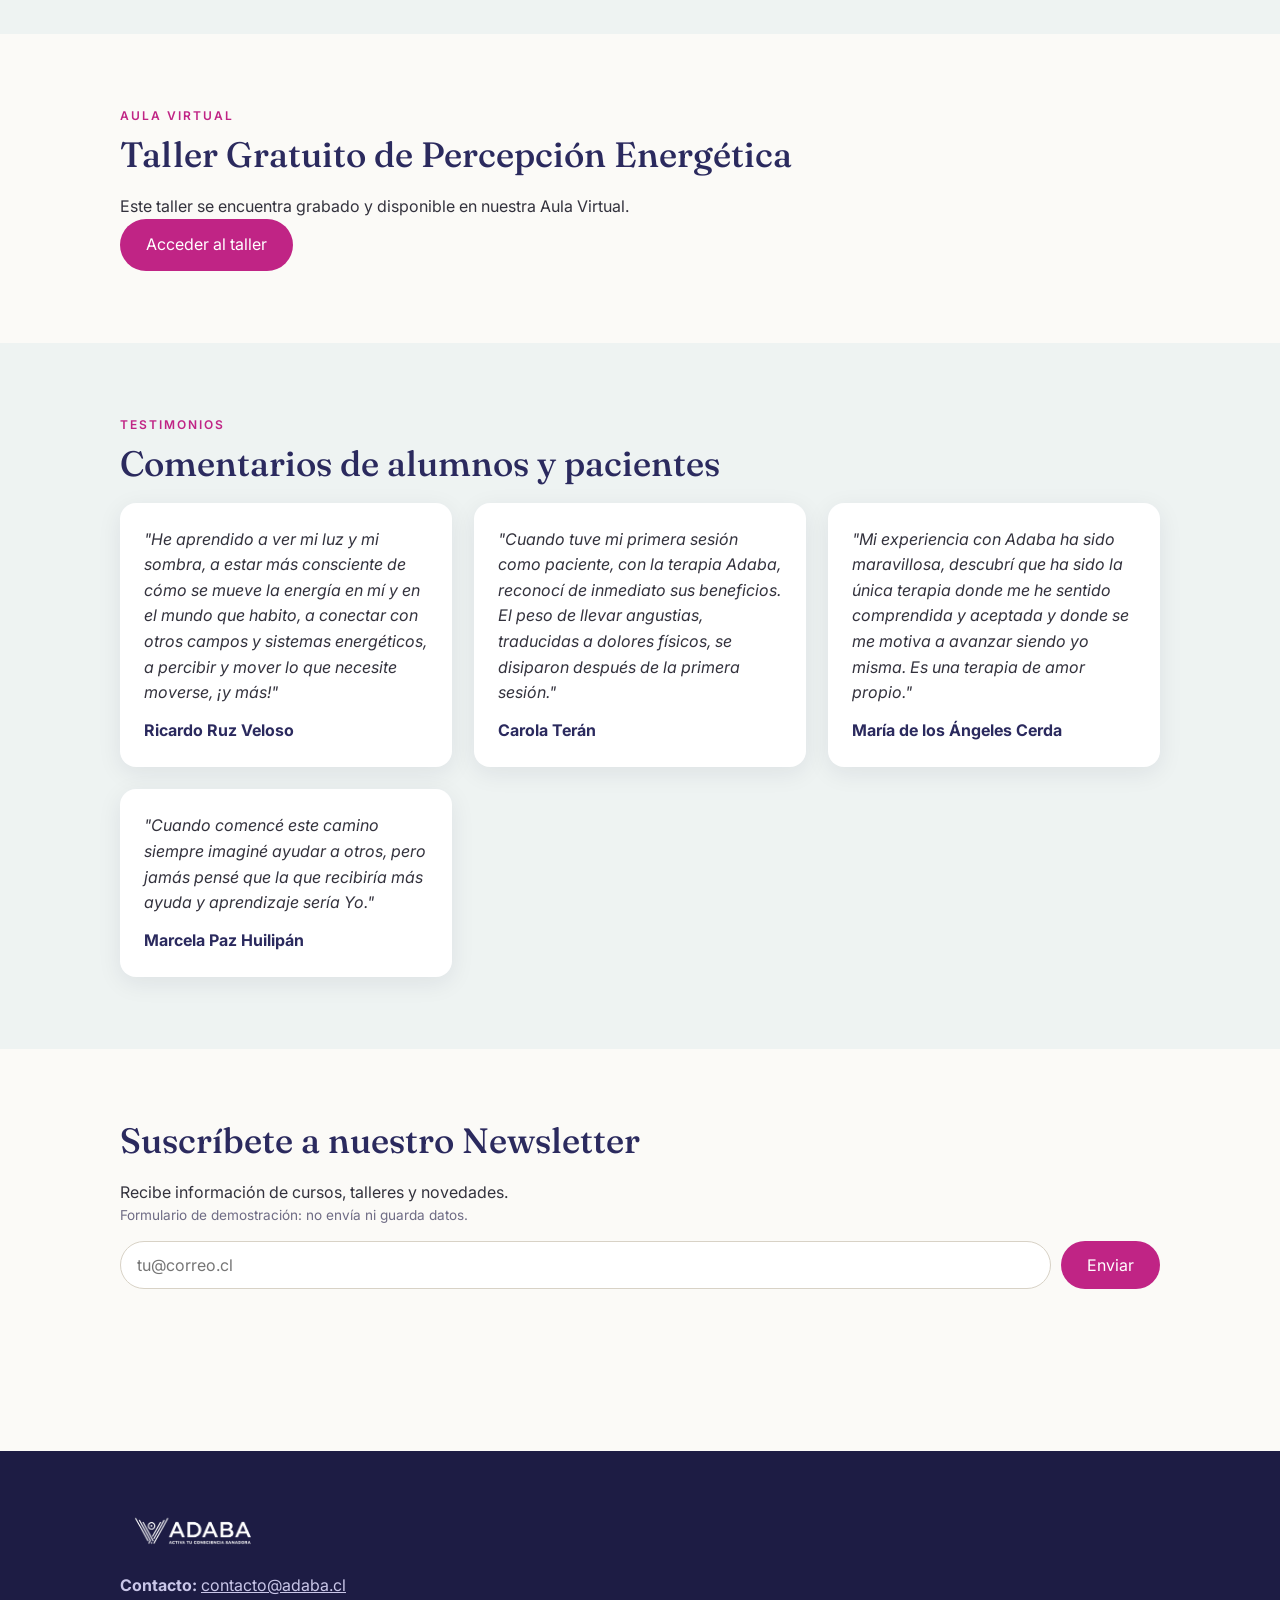
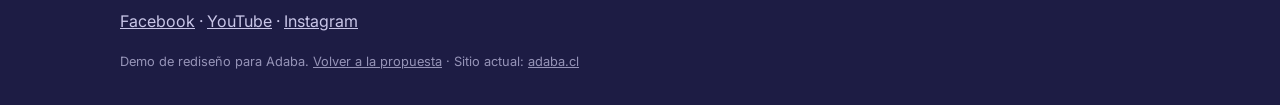
==== commit e7b98682: "fix(adaba): marca visible de proximamente en items no disponibles Co-Authored-By: Claude Fable 5 <no" ====
--- a/adaba/index.html
+++ b/adaba/index.html
@@ -21,8 +21,8 @@
       <a href="tecnica.html">Técnica Adaba</a>
       <a href="escuela.html">Escuela Adaba</a>
       <a href="emporio.html">Emporio Adaba</a>
-      <span class="deshabilitado" title="Incluido en fase de implementación">Terapeutas</span>
-      <span class="deshabilitado" title="Incluido en fase de implementación">Blog</span>
+      <span class="deshabilitado" title="Incluido en fase de implementación">Terapeutas <em>pronto</em></span>
+      <span class="deshabilitado" title="Incluido en fase de implementación">Blog <em>pronto</em></span>
       <a class="nav-cta" href="https://escuela.adaba.cl/dashboard/es/login">Aula Virtual</a>
     </nav>
   </div>
--- a/adaba/css/styles.css
+++ b/adaba/css/styles.css
@@ -43,6 +43,7 @@
 .site-nav a:hover { color: var(--magenta); }
 .site-nav a.activo { color: var(--magenta); font-weight: 600; }
 .site-nav .deshabilitado { color: #6f6c85; cursor: help; font-size: .95rem; }
+.site-nav .deshabilitado em { font-style: normal; font-size: .7rem; letter-spacing: 1px; text-transform: uppercase; color: var(--magenta); margin-left: 4px; }
 .nav-cta { background: var(--indigo); color: #fff !important; padding: 9px 18px; border-radius: 999px; transition: background .15s ease, transform .15s ease; }
 .nav-cta:hover { background: var(--magenta); transform: translateY(-1px); }
 .nav-toggle { display: none; align-items: center; justify-content: center; min-width: 44px; min-height: 44px; background: none; border: 0; font-size: 1.6rem; color: var(--indigo); cursor: pointer; line-height: 1; transition: color .15s ease; }
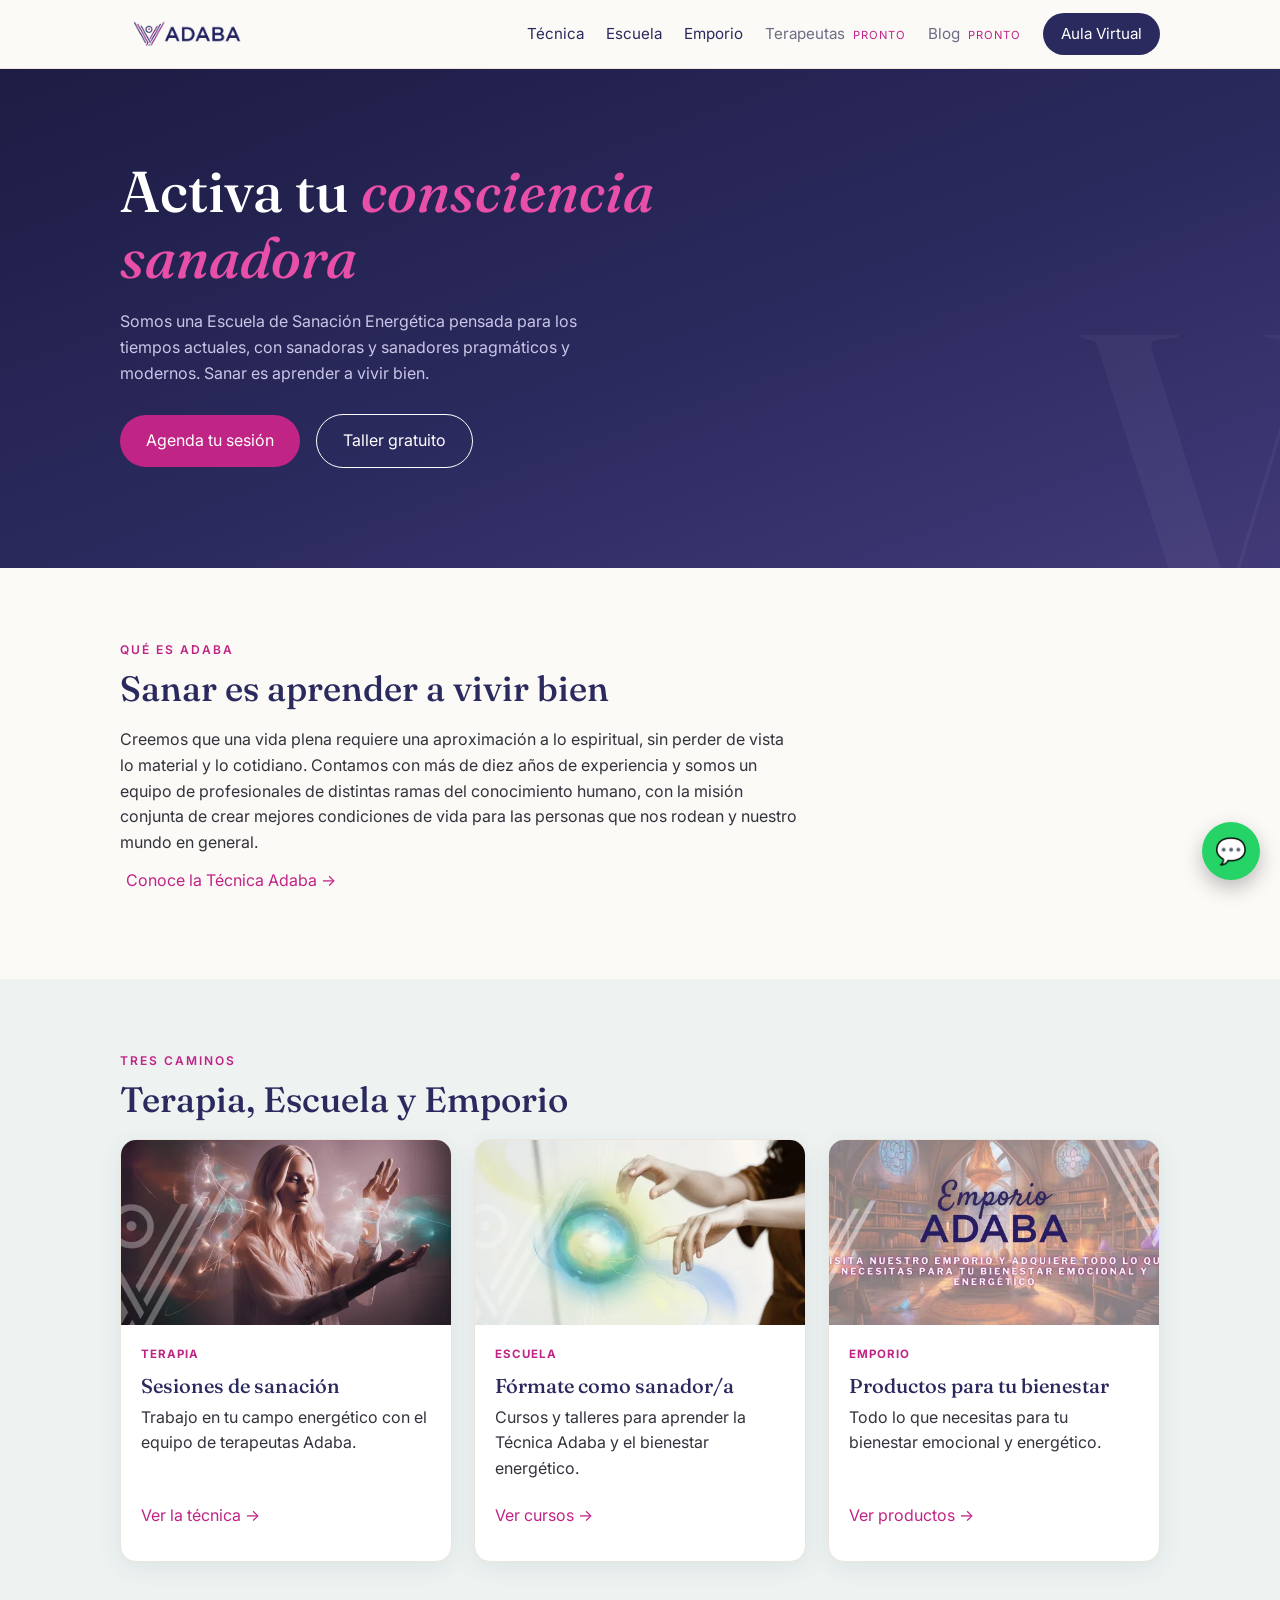
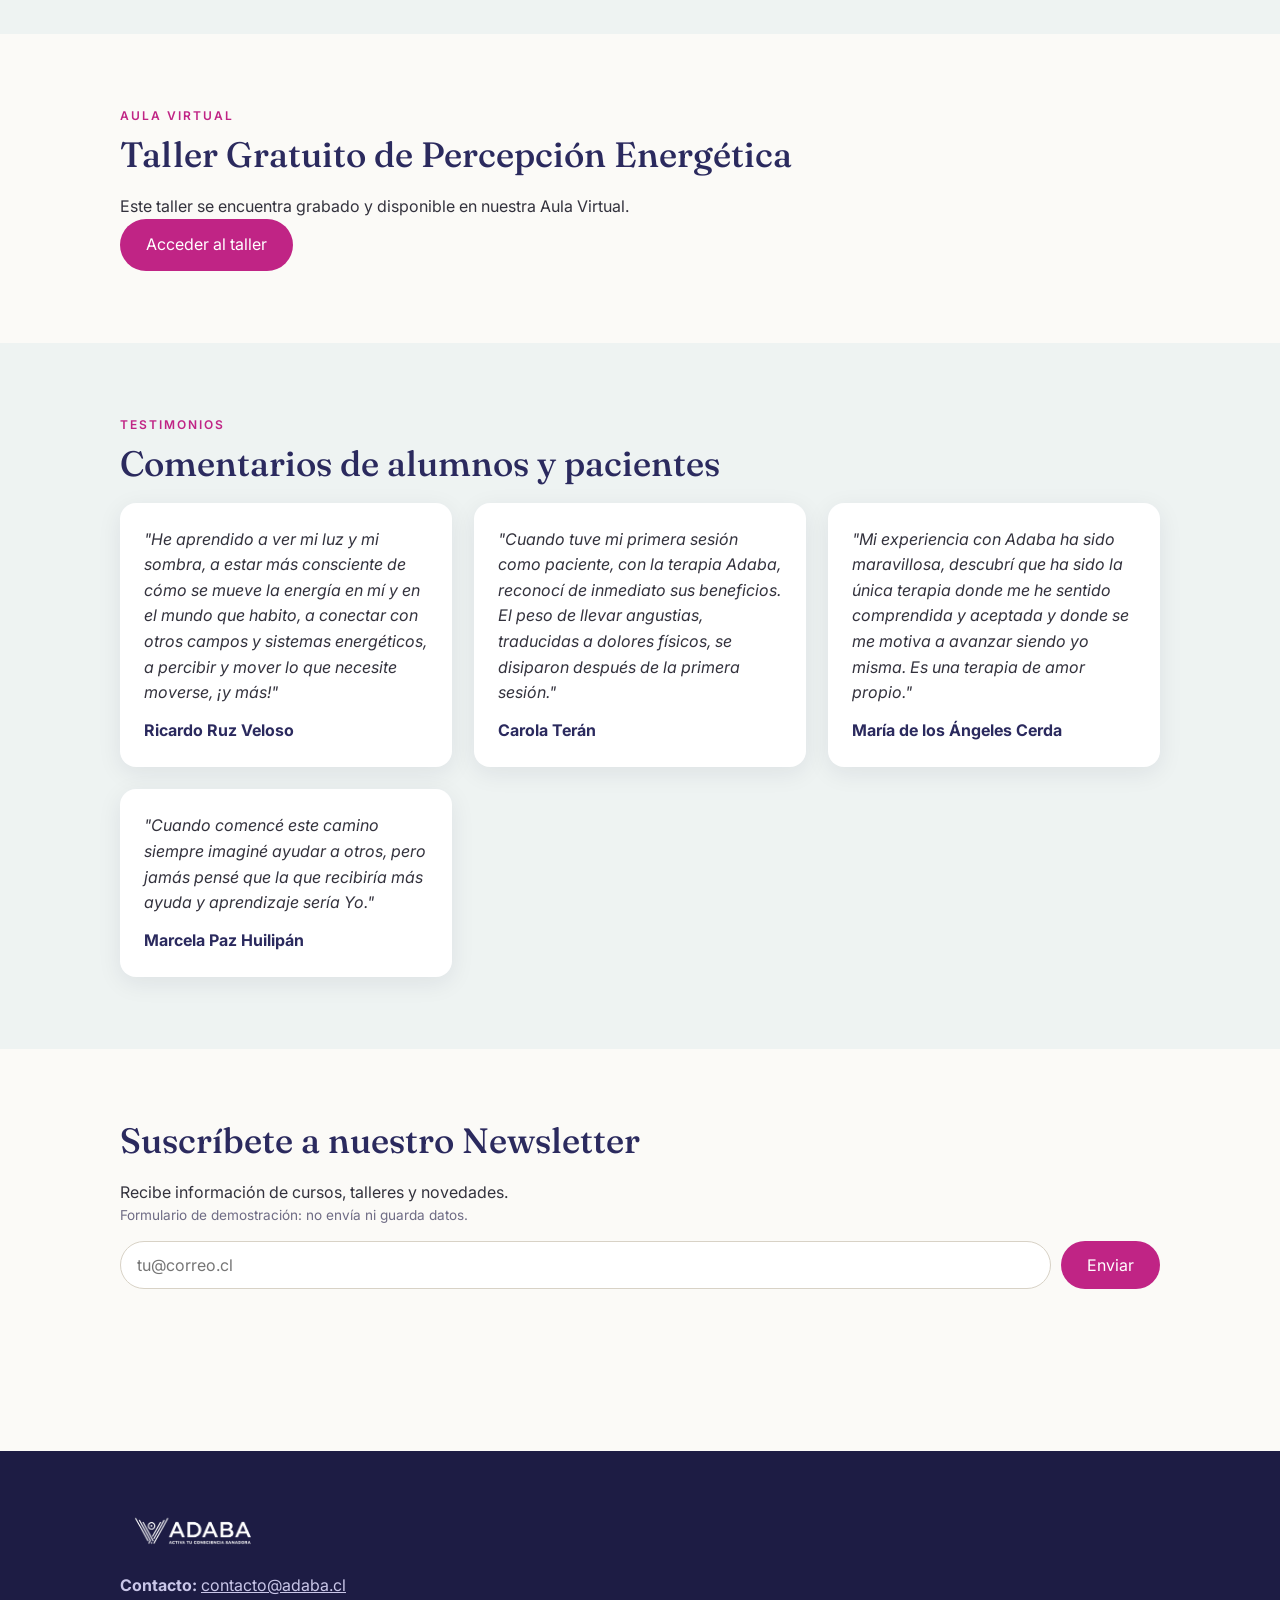
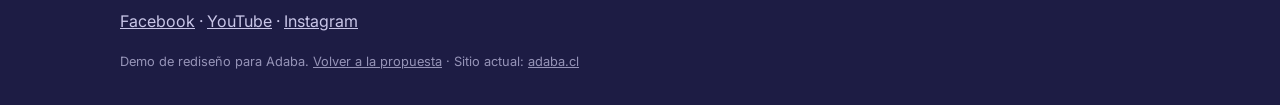
==== commit af1eda75: "refactor(adaba): menu sin repetir Adaba en cada item Co-Authored-By: Claude Fable 5 <noreply@anthrop" ====
--- a/adaba/index.html
+++ b/adaba/index.html
@@ -18,9 +18,9 @@
     <a class="logo" href="index.html"><img src="img/logo-adaba.png" alt="Adaba" width="1240" height="405"></a>
     <button class="nav-toggle" aria-expanded="false" aria-label="Abrir menú">☰</button>
     <nav class="site-nav">
-      <a href="tecnica.html">Técnica Adaba</a>
-      <a href="escuela.html">Escuela Adaba</a>
-      <a href="emporio.html">Emporio Adaba</a>
+      <a href="tecnica.html">Técnica</a>
+      <a href="escuela.html">Escuela</a>
+      <a href="emporio.html">Emporio</a>
       <span class="deshabilitado" title="Incluido en fase de implementación">Terapeutas <em>pronto</em></span>
       <span class="deshabilitado" title="Incluido en fase de implementación">Blog <em>pronto</em></span>
       <a class="nav-cta" href="https://escuela.adaba.cl/dashboard/es/login">Aula Virtual</a>
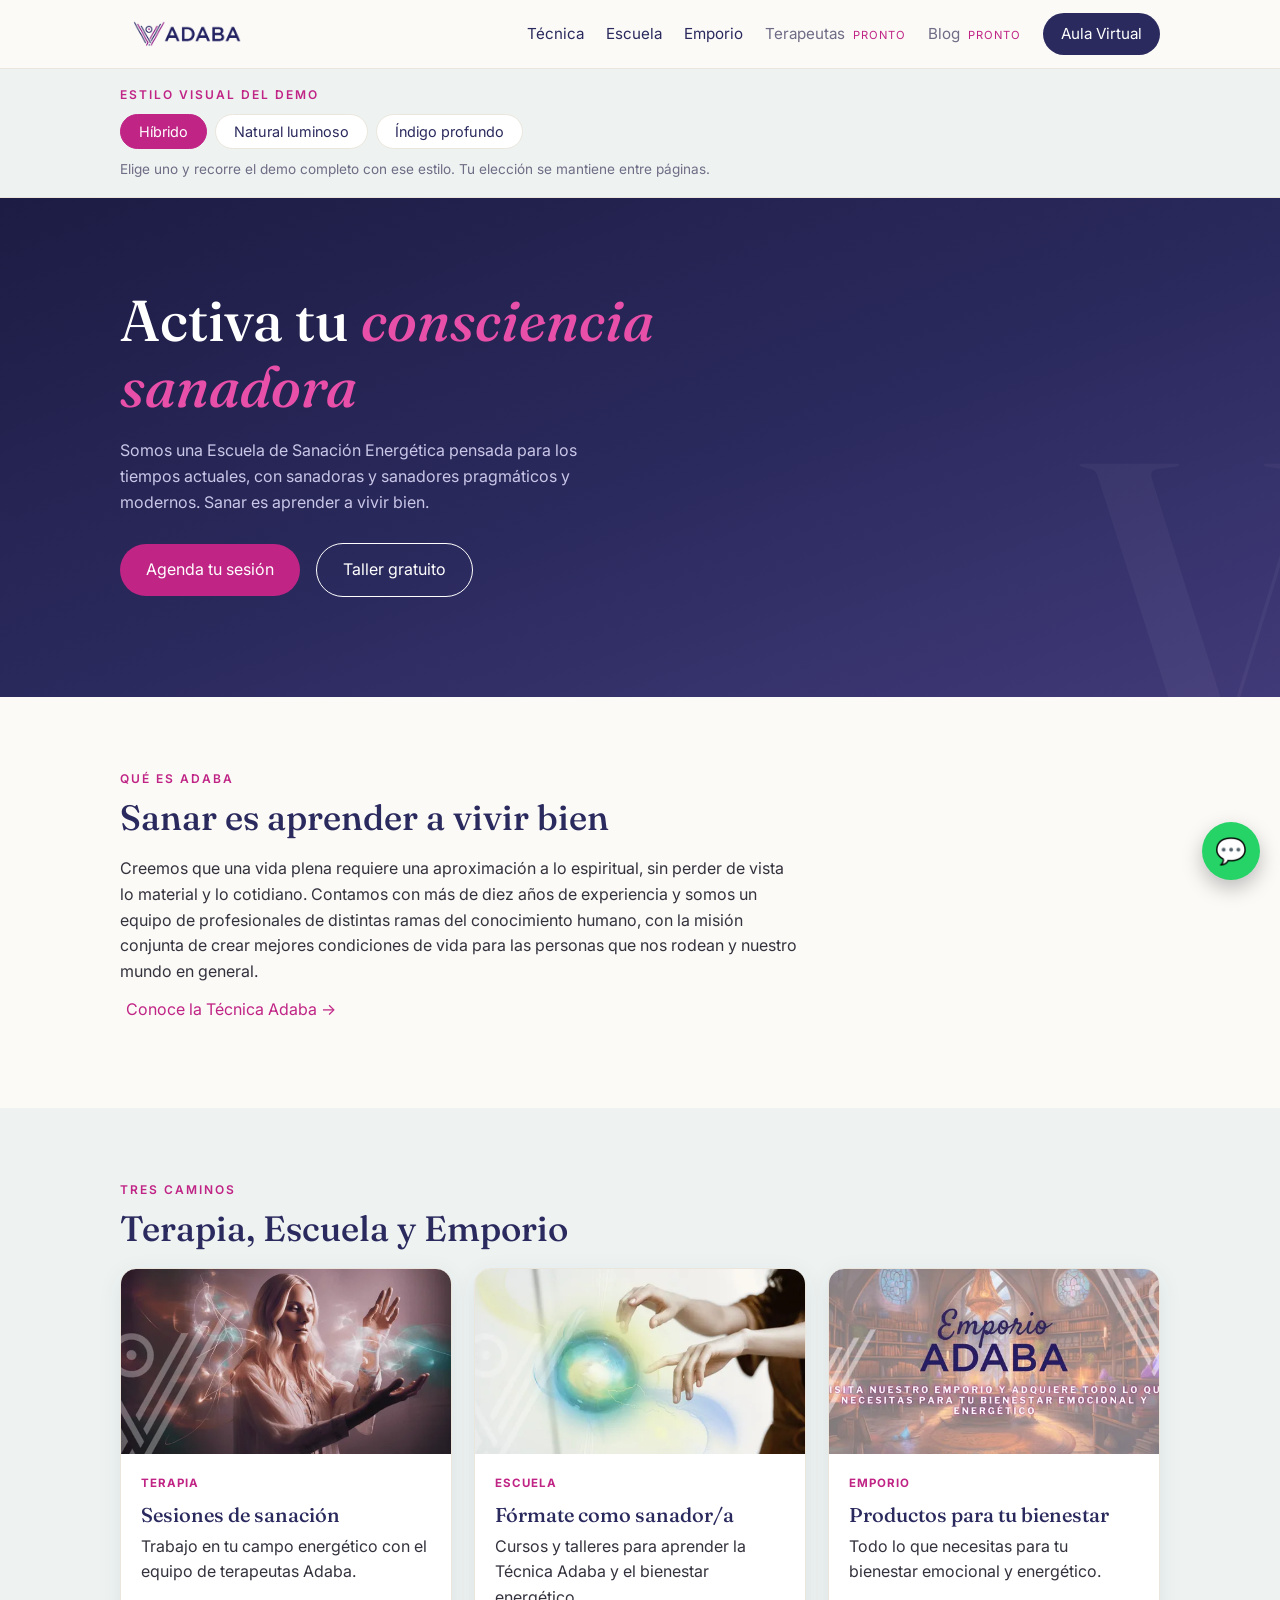
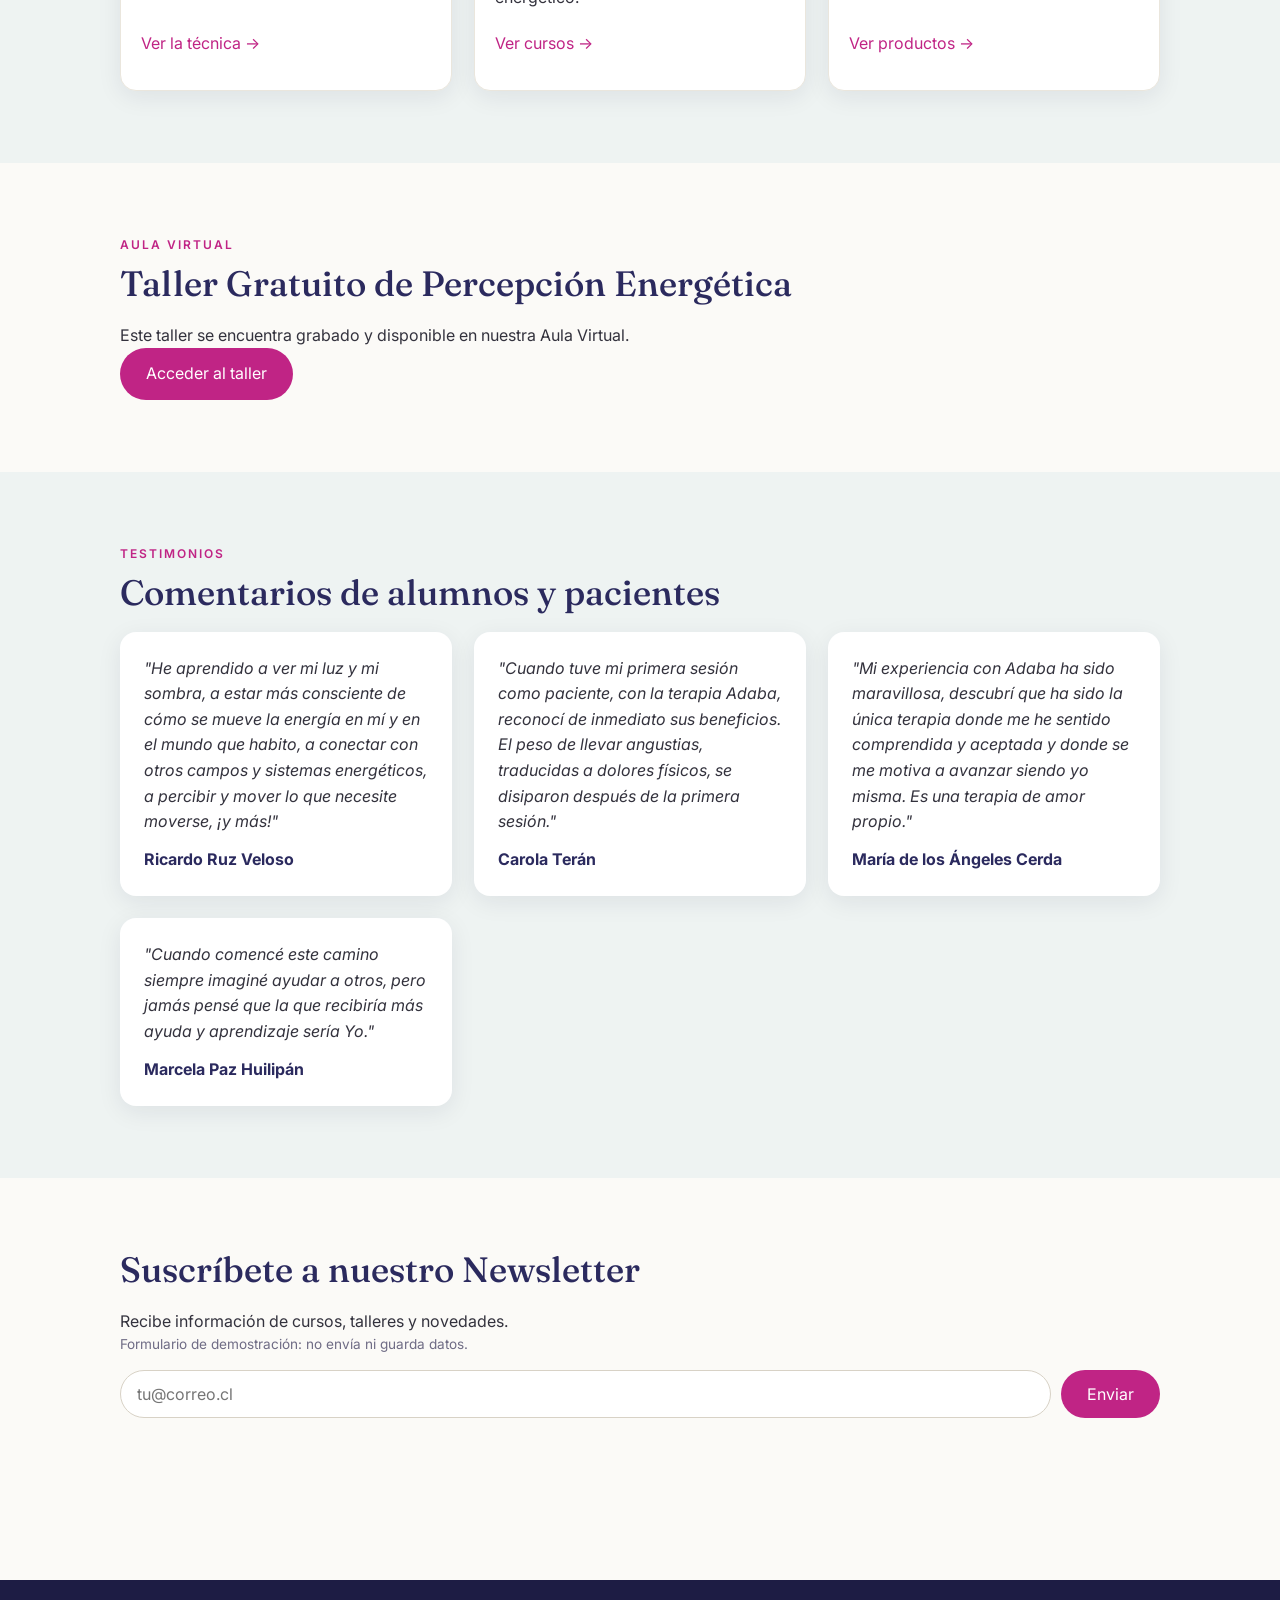
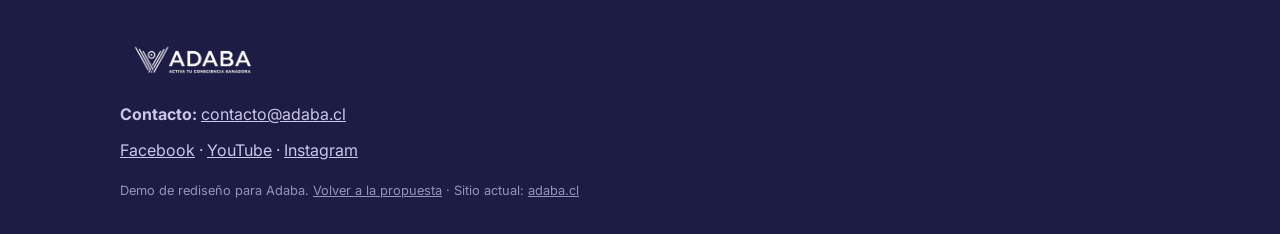
==== commit 2ac94f06: "feat(estilos): selector de estilo con persistencia entre paginas Co-Authored-By: Claude Opus 5 (1M c" ====
--- a/adaba/index.html
+++ b/adaba/index.html
@@ -27,6 +27,18 @@
     </nav>
   </div>
 </header>
+
+<div class="selector-estilo">
+  <div class="container">
+    <p class="selector-label">Estilo visual del demo</p>
+    <div class="selector-botones" role="group" aria-label="Elegir estilo visual">
+      <button type="button" data-estilo-set="c" aria-pressed="true">Híbrido</button>
+      <button type="button" data-estilo-set="a" aria-pressed="false">Natural luminoso</button>
+      <button type="button" data-estilo-set="b" aria-pressed="false">Índigo profundo</button>
+    </div>
+    <p class="nota-demo">Elige uno y recorre el demo completo con ese estilo. Tu elección se mantiene entre páginas.</p>
+  </div>
+</div>
 
 <main>
 <section class="hero">
--- a/adaba/css/styles.css
+++ b/adaba/css/styles.css
@@ -1,71 +1,185 @@
-/* ===== Tokens (spec dirección C) ===== */
+/* ===== Tokens =====
+   Paleta de marca: fija en los 3 estilos.
+   Roles: cada estilo ([data-estilo]) los redefine. Los valores de abajo son el estilo C. */
 :root {
+  /* Marca — no cambia entre estilos */
+  --magenta: #c02485;
+  --magenta-claro: #e84fa9;
+
+  /* Paleta C (híbrido, dirección aprobada) */
   --indigo-noche: #1d1c44;
   --indigo: #2b2a5e;
-  --magenta: #c02485;
-  --magenta-claro: #e84fa9;
   --crema: #fbfaf7;
   --niebla: #eef3f2;
+
+  /* Roles — superficies y texto */
+  --fondo: #fbfaf7;
+  --fondo-alterno: #eef3f2;
+  --superficie: #fff;
+  --titulo: #2b2a5e;
   --texto: #33323d;
+  --texto-suave: #6f6c85;
+  --borde: #eae6dd;
+  --borde-sutil: rgba(29, 28, 68, .12);
+  --borde-input: #d8d2c6;
+
+  /* Roles — acento y estados */
+  --acento: #c02485;
+  --acento-claro: #e84fa9;
+  --acento-oscuro: #a81e74;
+  --acento-texto: #fff;
+  /* Magenta cuando va COMO texto o borde, no como fondo. Sobre fondo oscuro
+     el magenta de marca no alcanza 4.5:1, asi que el estilo B lo aclara. */
+  --acento-legible: #c02485;
+  --error: #a3244f;
+  --pill-fondo: #2b2a5e;
+  --pill-texto: #fff;
+
+  /* Roles — header, hero y footer */
+  --header-fondo: rgba(251, 250, 247, .92);
+  --hero-fondo: linear-gradient(160deg, #1d1c44 0%, #2b2a5e 55%, #413a78 100%);
+  --page-hero-fondo: linear-gradient(160deg, #1d1c44, #413a78);
+  --hero-cuerpo: #ece9f8;
+  --hero-titulo: #fff;
+  --hero-texto: #c9c6e8;
+  --hero-acento: #e84fa9;
+  --hero-outline: #fff;
+  --hero-outline-hover: rgba(255, 255, 255, .12);
+  --outline-hover: rgba(255, 255, 255, .08);
+  --hero-marca: rgba(255, 255, 255, .04);
+  --footer-fondo: #1d1c44;
+  --footer-texto: #c9c6e8;
+  --footer-hover: #fff;
+
+  /* Roles — forma */
+  --sombra: 0 6px 24px rgba(29, 28, 68, .08);
+  --sombra-hover: 0 12px 32px rgba(29, 28, 68, .14);
+  --radius: 16px;
   --font-display: "Fraunces", Georgia, serif;
   --font-body: "Inter", system-ui, sans-serif;
-  --radius: 16px;
-  --shadow: 0 6px 24px rgba(29, 28, 68, .08);
+}
+
+/* ===== Estilo A · Natural luminoso =====
+   Hero claro, estructura en verde pizarra, cremas cálidas. El magenta de marca se mantiene.
+   Referencia: la fotografía natural de los propios videos de Adaba (montañas, brotes, agua). */
+[data-estilo="a"] {
+  --fondo: #faf7f1;
+  --fondo-alterno: #ecf1ec;
+  --superficie: #fff;
+  --titulo: #3c4a43;
+  --texto: #363b36;
+  --texto-suave: #6b7065;
+  --borde: #e6e0d4;
+  --borde-sutil: rgba(60, 74, 67, .14);
+  --borde-input: #d5cec0;
+  --pill-fondo: #3c4a43;
+  --header-fondo: rgba(250, 247, 241, .92);
+  --hero-fondo: linear-gradient(160deg, #f4efe6 0%, #eaf1ec 60%, #e0eae4 100%);
+  --page-hero-fondo: linear-gradient(160deg, #f4efe6, #e0eae4);
+  --hero-cuerpo: #4a544c;
+  --hero-titulo: #3c4a43;
+  --hero-texto: #55605a;
+  --hero-acento: #c02485;
+  --hero-outline: #3c4a43;
+  --hero-outline-hover: rgba(60, 74, 67, .10);
+  --outline-hover: rgba(60, 74, 67, .06);
+  --hero-marca: rgba(60, 74, 67, .05);
+  --footer-fondo: #3c4a43;
+  --footer-texto: #d8ded6;
+  --footer-hover: #fff;
+  --sombra: 0 6px 24px rgba(60, 74, 67, .10);
+  --sombra-hover: 0 12px 32px rgba(60, 74, 67, .16);
+  --radius: 20px;
+}
+
+/* ===== Estilo B · Índigo profundo total =====
+   Todo el sitio sobre fondos oscuros. Más íntimo y contemplativo.
+   El magenta gana presencia porque respira sobre oscuro. */
+[data-estilo="b"] {
+  --fondo: #14132e;
+  --fondo-alterno: #191834;
+  --superficie: #1f1d45;
+  --titulo: #efeaff;
+  --texto: #c9c4e6;
+  --texto-suave: #918bb8;
+  --borde: #322f5e;
+  --borde-sutil: rgba(255, 255, 255, .10);
+  --borde-input: #3d3a6e;
+  --acento-oscuro: #d4359a;
+  --acento-legible: #e84fa9;
+  --error: #ff8095;
+  --pill-fondo: #3a2f7a;
+  --header-fondo: rgba(20, 19, 46, .92);
+  --hero-fondo: linear-gradient(160deg, #14132e 0%, #241f52 55%, #3a2f7a 100%);
+  --page-hero-fondo: linear-gradient(160deg, #14132e, #3a2f7a);
+  --hero-cuerpo: #d5d0f0;
+  --hero-titulo: #fff;
+  --hero-texto: #c9c4e6;
+  --hero-acento: #e84fa9;
+  --hero-outline: #fff;
+  --hero-outline-hover: rgba(255, 255, 255, .12);
+  --hero-marca: rgba(255, 255, 255, .05);
+  --footer-fondo: #0e0d21;
+  --footer-texto: #a9a3d1;
+  --footer-hover: #fff;
+  --sombra: 0 6px 24px rgba(0, 0, 0, .35);
+  --sombra-hover: 0 12px 32px rgba(0, 0, 0, .45);
+  --radius: 12px;
 }
 
 /* ===== Base ===== */
 * { box-sizing: border-box; margin: 0; padding: 0; }
 html { scroll-behavior: smooth; }
-body { font-family: var(--font-body); color: var(--texto); background: var(--crema); line-height: 1.6; }
+body { font-family: var(--font-body); color: var(--texto); background: var(--fondo); line-height: 1.6; }
 /* height:auto neutraliza el atributo height del HTML, que si no anula el aspect-ratio de .card-img y deforma las fotos */
 img { max-width: 100%; display: block; height: auto; }
-h1, h2, h3 { font-family: var(--font-display); color: var(--indigo); font-weight: 500; line-height: 1.15; }
+h1, h2, h3 { font-family: var(--font-display); color: var(--titulo); font-weight: 500; line-height: 1.15; }
 h1 { font-size: clamp(2rem, 4.5vw, 3rem); }
 h2 { font-size: clamp(1.6rem, 3vw, 2.2rem); }
 h3 { font-size: 1.25rem; }
-a { color: var(--magenta); }
+a { color: var(--acento-legible); }
 .container { max-width: 1080px; margin: 0 auto; padding: 0 20px; }
 
 /* Foco visible accesible, sin salirse de la paleta */
 a:focus-visible,
 button:focus-visible,
 input:focus-visible {
-  outline: 2px solid var(--magenta-claro);
+  outline: 2px solid var(--acento-claro);
   outline-offset: 2px;
 }
 
 /* ===== Header ===== */
-.site-header { position: sticky; top: 0; z-index: 50; background: rgba(251, 250, 247, .92); backdrop-filter: blur(8px); border-bottom: 1px solid #eae6dd; }
+.site-header { position: sticky; top: 0; z-index: 50; background: var(--header-fondo); backdrop-filter: blur(8px); border-bottom: 1px solid var(--borde); }
 .site-header .container { display: flex; align-items: center; justify-content: space-between; height: 68px; }
 .site-header .logo img { height: 44px; width: auto; }
 .site-nav { display: flex; gap: 22px; align-items: center; }
-.site-nav a { color: var(--indigo); text-decoration: none; font-size: .95rem; transition: color .15s ease; }
-.site-nav a:hover { color: var(--magenta); }
-.site-nav a.activo { color: var(--magenta); font-weight: 600; }
-.site-nav .deshabilitado { color: #6f6c85; cursor: help; font-size: .95rem; }
-.site-nav .deshabilitado em { font-style: normal; font-size: .7rem; letter-spacing: 1px; text-transform: uppercase; color: var(--magenta); margin-left: 4px; }
-.nav-cta { background: var(--indigo); color: #fff !important; padding: 9px 18px; border-radius: 999px; transition: background .15s ease, transform .15s ease; }
-.nav-cta:hover { background: var(--magenta); transform: translateY(-1px); }
-.nav-toggle { display: none; align-items: center; justify-content: center; min-width: 44px; min-height: 44px; background: none; border: 0; font-size: 1.6rem; color: var(--indigo); cursor: pointer; line-height: 1; transition: color .15s ease; }
-.nav-toggle:hover { color: var(--magenta); }
+.site-nav a { color: var(--titulo); text-decoration: none; font-size: .95rem; transition: color .15s ease; }
+.site-nav a:hover { color: var(--acento-legible); }
+.site-nav a.activo { color: var(--acento-legible); font-weight: 600; }
+.site-nav .deshabilitado { color: var(--texto-suave); cursor: help; font-size: .95rem; }
+.site-nav .deshabilitado em { font-style: normal; font-size: .7rem; letter-spacing: 1px; text-transform: uppercase; color: var(--acento-legible); margin-left: 4px; }
+.nav-cta { background: var(--pill-fondo); color: var(--pill-texto) !important; padding: 9px 18px; border-radius: 999px; transition: background .15s ease, transform .15s ease; }
+.nav-cta:hover { background: var(--acento); transform: translateY(-1px); }
+.nav-toggle { display: none; align-items: center; justify-content: center; min-width: 44px; min-height: 44px; background: none; border: 0; font-size: 1.6rem; color: var(--titulo); cursor: pointer; line-height: 1; transition: color .15s ease; }
+.nav-toggle:hover { color: var(--acento-legible); }
 
 /* ===== Botones ===== */
 .btn { display: inline-block; font-family: var(--font-body); font-size: 1rem; padding: 13px 26px; border-radius: 999px; text-decoration: none; border: 0; cursor: pointer; transition: background .15s ease, transform .15s ease, box-shadow .15s ease; }
-.btn-primary { background: var(--magenta); color: #fff; }
-.btn-primary:hover { background: #a81e74; transform: translateY(-1px); box-shadow: var(--shadow); }
-.btn-outline { border: 1.5px solid currentColor; color: var(--indigo); background: transparent; }
-.btn-outline:hover { background: rgba(255, 255, 255, .08); transform: translateY(-1px); }
-.hero .btn-outline { color: #fff; }
-.hero .btn-outline:hover { background: rgba(255, 255, 255, .12); }
-.btn-link { color: var(--magenta); background: none; padding: 13px 6px; text-decoration: none; display: inline-block; transition: transform .15s ease, color .15s ease; }
-.btn-link:hover { color: var(--magenta-claro); transform: translateX(2px); }
+.btn-primary { background: var(--acento); color: var(--acento-texto); }
+.btn-primary:hover { background: var(--acento-oscuro); transform: translateY(-1px); box-shadow: var(--sombra); }
+.btn-outline { border: 1.5px solid currentColor; color: var(--titulo); background: transparent; }
+.btn-outline:hover { background: var(--outline-hover); transform: translateY(-1px); }
+.hero .btn-outline { color: var(--hero-outline); }
+.hero .btn-outline:hover { background: var(--hero-outline-hover); }
+.btn-link { color: var(--acento-legible); background: none; padding: 13px 6px; text-decoration: none; display: inline-block; transition: transform .15s ease, color .15s ease; }
+.btn-link:hover { color: var(--acento-claro); transform: translateX(2px); }
 
 /* Espaciado entre botones cuando van seguidos (hero, secciones) */
 .hero .btn + .btn,
 .section .btn + .btn { margin-left: 12px; }
 
 /* ===== Hero (home) y hero interior ===== */
-.hero { background: linear-gradient(160deg, #1d1c44 0%, #2b2a5e 55%, #413a78 100%); color: #ece9f8; padding: 90px 0 100px; position: relative; overflow: hidden; }
+.hero { background: var(--hero-fondo); color: var(--hero-cuerpo); padding: 90px 0 100px; position: relative; overflow: hidden; }
 /* Marca de agua "V" (Adaba) en el hero, sutil, sin agregar color nuevo */
 .hero::before {
   content: "V";
@@ -75,54 +189,54 @@
   font-family: var(--font-display);
   font-size: 26rem;
   font-weight: 500;
-  color: rgba(255, 255, 255, .04);
+  color: var(--hero-marca);
   line-height: 1;
   pointer-events: none;
   user-select: none;
   z-index: 0;
 }
 .hero .container { position: relative; z-index: 1; }
-.hero h1 { color: #fff; font-size: clamp(2.2rem, 5vw, 3.6rem); max-width: 15ch; }
-.hero h1 em { color: var(--magenta-claro); font-style: italic; }
-.hero p { max-width: 52ch; margin: 18px 0 28px; color: #c9c6e8; }
-.page-hero { background: linear-gradient(160deg, #1d1c44, #413a78); color: #fff; padding: 56px 0; }
-.page-hero h1 { color: #fff; font-size: clamp(2rem, 4.8vw, 3.2rem); }
+.hero h1 { color: var(--hero-titulo); font-size: clamp(2.2rem, 5vw, 3.6rem); max-width: 15ch; }
+.hero h1 em { color: var(--hero-acento); font-style: italic; }
+.hero p { max-width: 52ch; margin: 18px 0 28px; color: var(--hero-texto); }
+.page-hero { background: var(--page-hero-fondo); color: var(--hero-titulo); padding: 56px 0; }
+.page-hero h1 { color: var(--hero-titulo); font-size: clamp(2rem, 4.8vw, 3.2rem); }
 
 /* ===== Secciones ===== */
 .section { padding: 72px 0; }
-.section-alt { background: var(--niebla); }
-.section-label { font-size: .75rem; letter-spacing: 2px; text-transform: uppercase; color: var(--magenta); font-weight: 600; margin-bottom: 10px; }
+.section-alt { background: var(--fondo-alterno); }
+.section-label { font-size: .75rem; letter-spacing: 2px; text-transform: uppercase; color: var(--acento-legible); font-weight: 600; margin-bottom: 10px; }
 .section h2 { margin-bottom: 18px; }
 .section > .container > p { max-width: 68ch; }
 
 /* ===== Tarjetas ===== */
 .cards-grid { display: grid; grid-template-columns: repeat(auto-fill, minmax(260px, 1fr)); gap: 22px; }
-.card { background: #fff; border: 1px solid #eae6dd; border-radius: var(--radius); box-shadow: var(--shadow); overflow: hidden; display: flex; flex-direction: column; transition: transform .2s ease, box-shadow .2s ease; }
-.card:has(a):hover { transform: translateY(-4px); box-shadow: 0 12px 32px rgba(29, 28, 68, .14); }
+.card { background: var(--superficie); border: 1px solid var(--borde); border-radius: var(--radius); box-shadow: var(--sombra); overflow: hidden; display: flex; flex-direction: column; transition: transform .2s ease, box-shadow .2s ease; }
+.card:has(a):hover { transform: translateY(-4px); box-shadow: var(--sombra-hover); }
 .card-img { aspect-ratio: 16/9; object-fit: cover; width: 100%; }
 .card-img-cuadrada { aspect-ratio: 1/1; }
 .card .card-body { padding: 20px; display: flex; flex-direction: column; gap: 8px; flex: 1; }
 .card .card-body h3 { margin-top: 2px; }
 .card .card-body .btn-link { margin-top: auto; padding-left: 0; }
-.badge { align-self: flex-start; font-size: .72rem; letter-spacing: 1px; text-transform: uppercase; color: var(--magenta); font-weight: 700; }
+.badge { align-self: flex-start; font-size: .72rem; letter-spacing: 1px; text-transform: uppercase; color: var(--acento-legible); font-weight: 700; }
 
 /* ===== Diagnóstico y fases (propuesta.html) ===== */
 /* Lista numerada junto a la captura: secuencia de lectura, sin cajas */
 .diagnostico { display: grid; grid-template-columns: minmax(0, 1fr) minmax(0, 1.05fr); gap: 40px; align-items: start; margin-top: 22px; }
-.diagnostico-captura { border-radius: var(--radius); box-shadow: var(--shadow); width: 100%; height: auto; }
+.diagnostico-captura { border-radius: var(--radius); box-shadow: var(--sombra); width: 100%; height: auto; }
 .observaciones, .fases { list-style: none; }
 .observaciones { counter-reset: obs; }
-.observaciones li { display: grid; grid-template-columns: auto minmax(0, 1fr); column-gap: 18px; padding: 18px 0; border-top: 1px solid rgba(29, 28, 68, .12); counter-increment: obs; }
+.observaciones li { display: grid; grid-template-columns: auto minmax(0, 1fr); column-gap: 18px; padding: 18px 0; border-top: 1px solid var(--borde-sutil); counter-increment: obs; }
 .observaciones li:first-child { border-top: 0; padding-top: 0; }
-.observaciones li::before { content: counter(obs, decimal-leading-zero); grid-row: 1 / span 2; font-family: var(--font-display); font-weight: 500; font-size: 2rem; line-height: 1.05; color: var(--indigo); }
+.observaciones li::before { content: counter(obs, decimal-leading-zero); grid-row: 1 / span 2; font-family: var(--font-display); font-weight: 500; font-size: 2rem; line-height: 1.05; color: var(--titulo); }
 .observaciones h3 { grid-column: 2; margin-bottom: 4px; }
 .observaciones p { grid-column: 2; }
 
 /* Fases: secuencia apilada, la 02 viene después de la 01 */
 .fases { counter-reset: fase; margin-top: 8px; }
-.fases li { display: grid; grid-template-columns: auto minmax(0, 1fr); column-gap: 26px; padding: 26px 0; border-top: 1px solid rgba(29, 28, 68, .12); counter-increment: fase; }
+.fases li { display: grid; grid-template-columns: auto minmax(0, 1fr); column-gap: 26px; padding: 26px 0; border-top: 1px solid var(--borde-sutil); counter-increment: fase; }
 .fases li:first-child { border-top: 0; padding-top: 4px; }
-.fases li::before { content: counter(fase, decimal-leading-zero); grid-row: 1 / span 2; font-family: var(--font-display); font-weight: 500; font-size: clamp(2.6rem, 6vw, 3.8rem); line-height: .95; color: var(--indigo); }
+.fases li::before { content: counter(fase, decimal-leading-zero); grid-row: 1 / span 2; font-family: var(--font-display); font-weight: 500; font-size: clamp(2.6rem, 6vw, 3.8rem); line-height: .95; color: var(--titulo); }
 .fases h3 { grid-column: 2; margin-bottom: 6px; }
 .fases p { grid-column: 2; max-width: 62ch; }
 
@@ -130,29 +244,29 @@
 .cards-grid-demo { grid-template-columns: repeat(auto-fill, minmax(min(340px, 100%), 1fr)); }
 
 /* ===== Testimonios ===== */
-.testimonio { background: #fff; border-radius: var(--radius); padding: 24px; box-shadow: var(--shadow); font-style: italic; transition: transform .2s ease, box-shadow .2s ease; }
-.testimonio:hover { transform: translateY(-2px); box-shadow: 0 12px 32px rgba(29, 28, 68, .12); }
-.testimonio strong { display: block; margin-top: 12px; font-style: normal; color: var(--indigo); }
+.testimonio { background: var(--superficie); border-radius: var(--radius); padding: 24px; box-shadow: var(--sombra); font-style: italic; transition: transform .2s ease, box-shadow .2s ease; }
+.testimonio:hover { transform: translateY(-2px); box-shadow: var(--sombra-hover); }
+.testimonio strong { display: block; margin-top: 12px; font-style: normal; color: var(--titulo); }
 
 /* ===== Newsletter ===== */
 .newsletter-form { display: flex; gap: 10px; flex-wrap: wrap; }
-.newsletter-form input[type=email] { flex: 1; min-width: 220px; padding: 13px 16px; border: 1.5px solid #d8d2c6; border-radius: 999px; font-family: var(--font-body); font-size: 1rem; transition: border-color .15s ease; }
-.newsletter-form input[type=email]:focus-visible { border-color: var(--magenta); }
-.form-msg { width: 100%; margin-top: 8px; color: var(--indigo); }
-.form-msg-error { color: #a3244f; }
-.nota-demo { font-size: .85rem; color: #6f6c85; margin-bottom: 14px; }
+.newsletter-form input[type=email] { flex: 1; min-width: 220px; padding: 13px 16px; border: 1.5px solid var(--borde-input); border-radius: 999px; font-family: var(--font-body); font-size: 1rem; transition: border-color .15s ease; background: var(--superficie); color: var(--texto); }
+.newsletter-form input[type=email]:focus-visible { border-color: var(--acento-legible); }
+.form-msg { width: 100%; margin-top: 8px; color: var(--titulo); }
+.form-msg-error { color: var(--error); }
+.nota-demo { font-size: .85rem; color: var(--texto-suave); margin-bottom: 14px; }
 
 /* ===== Footer ===== */
-.site-footer { background: var(--indigo-noche); color: #c9c6e8; padding: 56px 0 32px; margin-top: 72px; }
-.site-footer a { color: #c9c6e8; transition: color .15s ease; }
-.site-footer a:hover { color: #fff; }
+.site-footer { background: var(--footer-fondo); color: var(--footer-texto); padding: 56px 0 32px; margin-top: 72px; }
+.site-footer a { color: var(--footer-texto); transition: color .15s ease; }
+.site-footer a:hover { color: var(--footer-hover); }
 .site-footer .logo img { height: 48px; width: auto; margin-bottom: 18px; }
 .site-footer p { margin-top: 10px; }
 
 /* ===== Móvil ===== */
 @media (max-width: 840px) {
   .nav-toggle { display: flex; }
-  .site-nav { display: none; position: absolute; top: 68px; left: 0; right: 0; background: var(--crema); flex-direction: column; padding: 18px 20px; border-bottom: 1px solid #eae6dd; align-items: flex-start; }
+  .site-nav { display: none; position: absolute; top: 68px; left: 0; right: 0; background: var(--fondo); flex-direction: column; padding: 18px 20px; border-bottom: 1px solid var(--borde); align-items: flex-start; }
   .site-nav.abierto { display: flex; }
   .site-nav a { width: 100%; padding: 12px 0; }
   .hero { padding: 56px 0 64px; }
@@ -177,3 +291,12 @@
 .wa-typing { font-style: italic; opacity: .7; }
 .wa-opciones { padding: 10px; display: flex; flex-wrap: wrap; gap: 6px; background: #f6f6f6; }
 .wa-opcion { border: 1px solid #25D366; color: #075E54; background: #fff; border-radius: 999px; padding: 6px 12px; font-size: .78rem; cursor: pointer; }
+
+/* ===== Selector de estilo (solo demo, no es parte del sitio final) ===== */
+.selector-estilo { background: var(--fondo-alterno); border-bottom: 1px solid var(--borde); padding: 16px 0; }
+.selector-label { font-size: .75rem; letter-spacing: 2px; text-transform: uppercase; color: var(--acento-legible); font-weight: 600; margin-bottom: 10px; }
+.selector-botones { display: flex; flex-wrap: wrap; gap: 8px; }
+.selector-botones button { font-family: var(--font-body); font-size: .9rem; padding: 8px 18px; border-radius: 999px; border: 1.5px solid var(--borde); background: var(--superficie); color: var(--titulo); cursor: pointer; transition: background .15s ease, border-color .15s ease, color .15s ease; }
+.selector-botones button:hover { border-color: var(--acento); }
+.selector-botones button[aria-pressed="true"] { background: var(--acento); border-color: var(--acento); color: var(--acento-texto); }
+.selector-estilo .nota-demo { margin-top: 10px; margin-bottom: 0; }
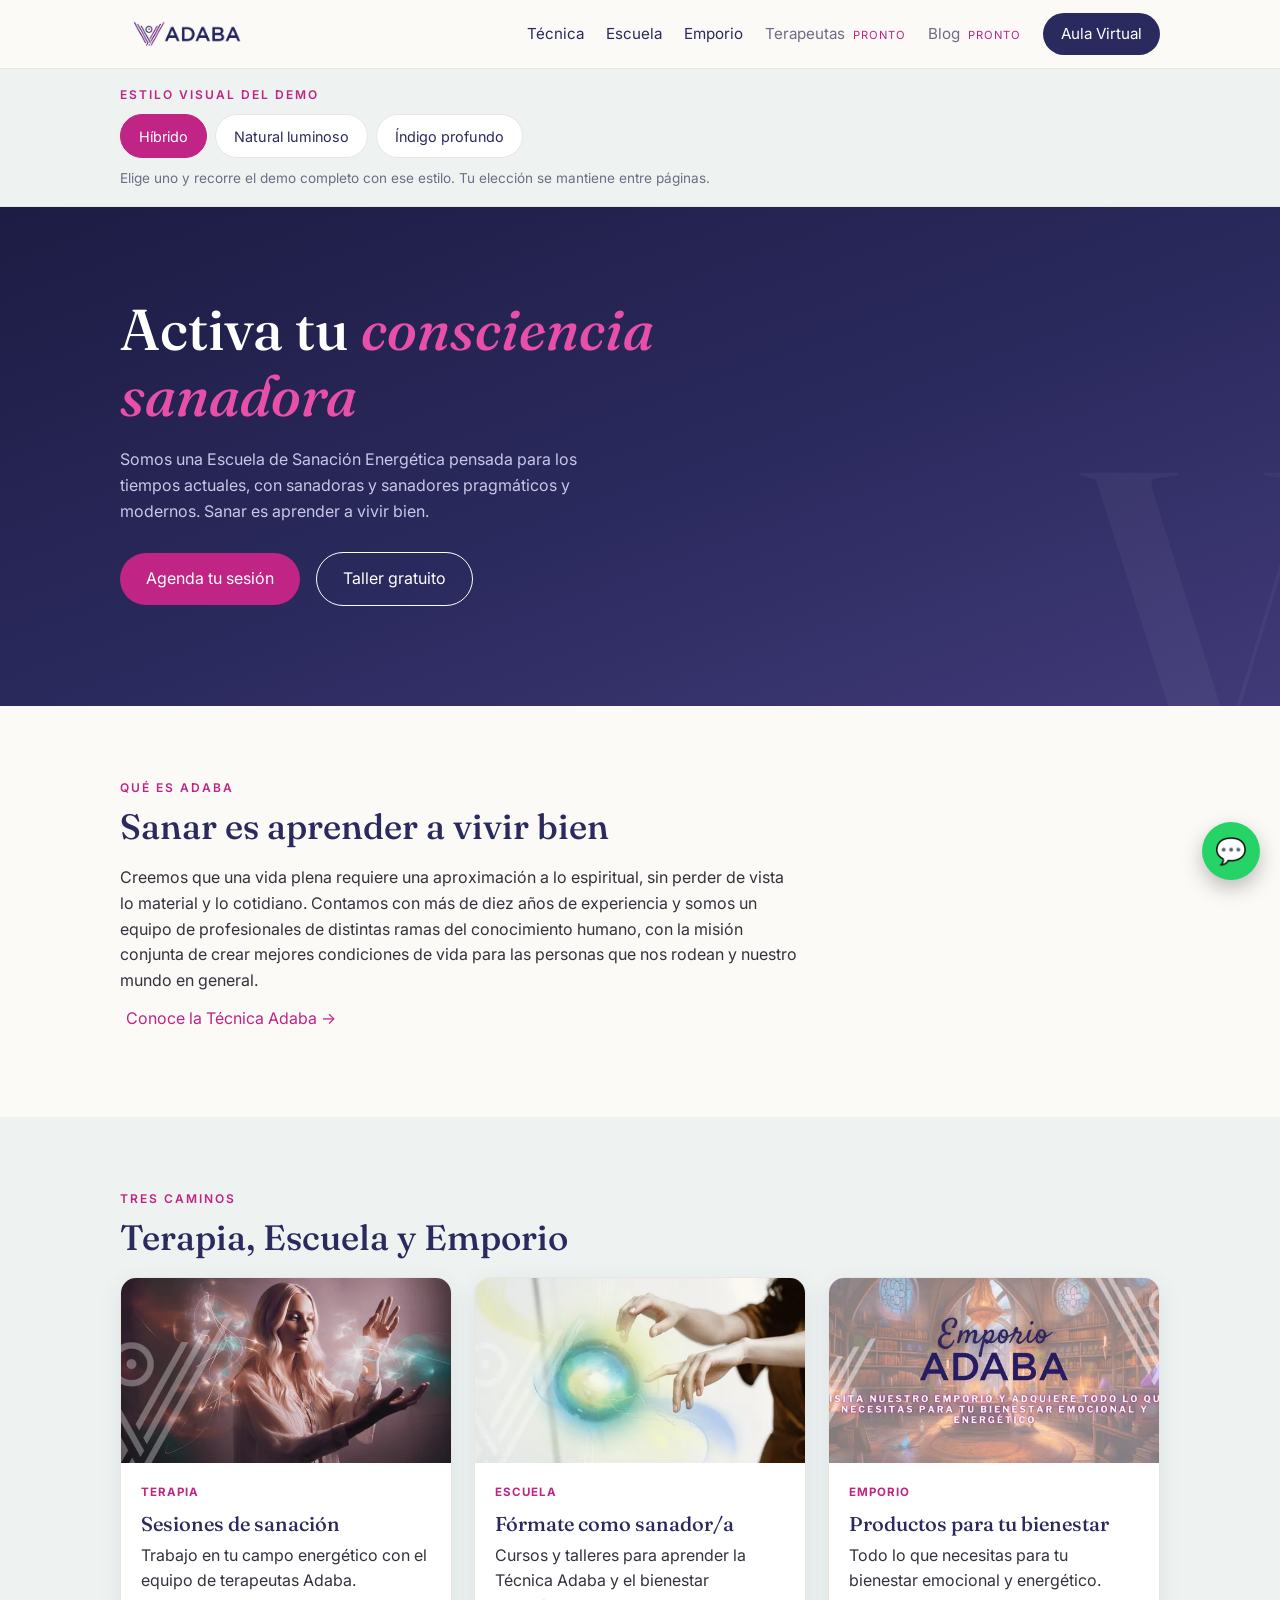
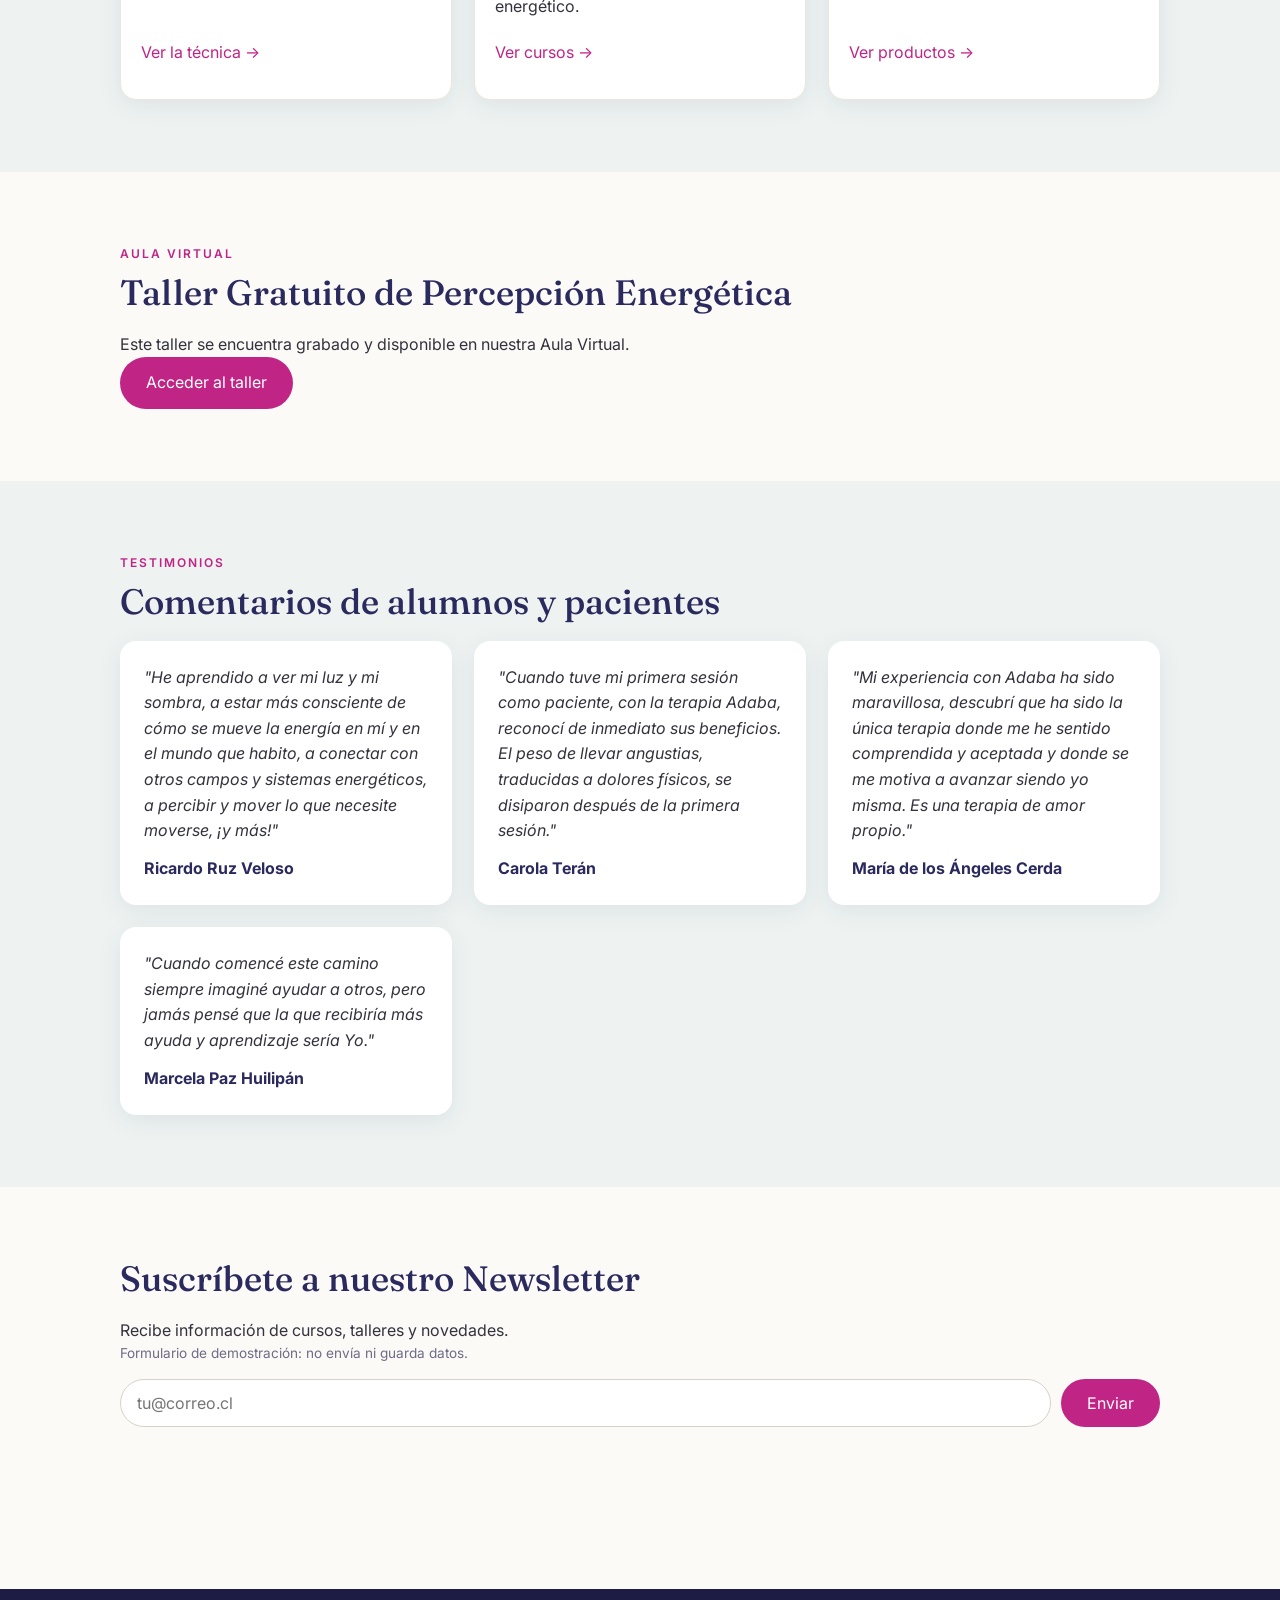
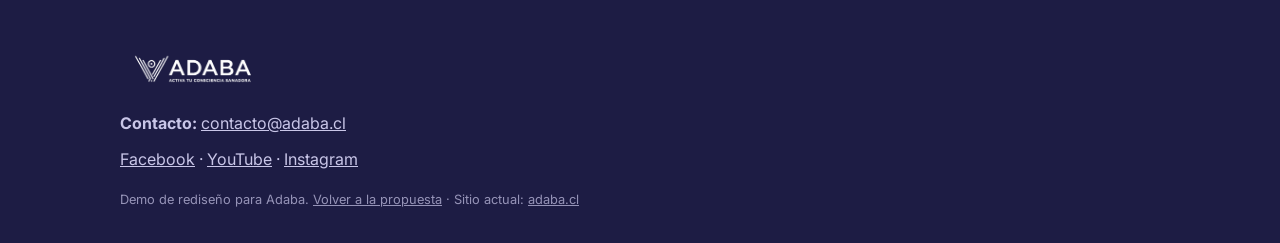
==== commit 1c35192c: "fix: WhatsApp/logo/contraste en estilo B, AA en A, y persistencia de estilo por sesion - WhatsApp pa" ====
--- a/adaba/index.html
+++ b/adaba/index.html
@@ -10,6 +10,7 @@
   <link href="https://fonts.googleapis.com/css2?family=Fraunces:ital,opsz,wght@0,9..144,300..700;1,9..144,300..700&family=Inter:wght@400..700&display=swap" rel="stylesheet">
   <link rel="stylesheet" href="css/styles.css">
   <link rel="icon" href="img/logo-adaba.png">
+  <script>try{var e=sessionStorage.getItem("adaba-estilo");if(e==="a"||e==="b")document.documentElement.dataset.estilo=e;}catch(e){}</script>
 </head>
 <body>
 
--- a/adaba/css/styles.css
+++ b/adaba/css/styles.css
@@ -68,7 +68,7 @@
   --superficie: #fff;
   --titulo: #3c4a43;
   --texto: #363b36;
-  --texto-suave: #6b7065;
+  --texto-suave: #666b60;
   --borde: #e6e0d4;
   --borde-sutil: rgba(60, 74, 67, .14);
   --borde-input: #d5cec0;
@@ -152,6 +152,7 @@
 .site-header { position: sticky; top: 0; z-index: 50; background: var(--header-fondo); backdrop-filter: blur(8px); border-bottom: 1px solid var(--borde); }
 .site-header .container { display: flex; align-items: center; justify-content: space-between; height: 68px; }
 .site-header .logo img { height: 44px; width: auto; }
+[data-estilo="b"] .site-header .logo img { content: url("../img/logo-adaba-blanco.png"); }
 .site-nav { display: flex; gap: 22px; align-items: center; }
 .site-nav a { color: var(--titulo); text-decoration: none; font-size: .95rem; transition: color .15s ease; }
 .site-nav a:hover { color: var(--acento-legible); }
@@ -206,6 +207,7 @@
 .section { padding: 72px 0; }
 .section-alt { background: var(--fondo-alterno); }
 .section-label { font-size: .75rem; letter-spacing: 2px; text-transform: uppercase; color: var(--acento-legible); font-weight: 600; margin-bottom: 10px; }
+.page-hero .section-label { color: var(--hero-acento); }
 .section h2 { margin-bottom: 18px; }
 .section > .container > p { max-width: 68ch; }
 
@@ -280,7 +282,7 @@
 
 /* ===== Widget WhatsApp simulado ===== */
 .wa-burbuja { position: fixed; right: 20px; bottom: 20px; z-index: 90; width: 58px; height: 58px; border-radius: 50%; border: 0; background: #25D366; color: #fff; font-size: 1.6rem; cursor: pointer; box-shadow: 0 8px 20px rgba(0, 0, 0, .25); }
-.wa-panel { position: fixed; right: 20px; bottom: 90px; z-index: 90; width: min(340px, calc(100vw - 40px)); background: #fff; border-radius: 14px; box-shadow: 0 12px 40px rgba(0, 0, 0, .25); display: none; flex-direction: column; overflow: hidden; }
+.wa-panel { position: fixed; right: 20px; bottom: 90px; z-index: 90; width: min(340px, calc(100vw - 40px)); background: #fff; color: #33323d; border-radius: 14px; box-shadow: 0 12px 40px rgba(0, 0, 0, .25); display: none; flex-direction: column; overflow: hidden; }
 .wa-panel.wa-abierto { display: flex; }
 .wa-header { background: #075E54; color: #fff; padding: 12px 14px; }
 .wa-sim { display: block; font-size: .7rem; opacity: .85; }
@@ -296,7 +298,7 @@
 .selector-estilo { background: var(--fondo-alterno); border-bottom: 1px solid var(--borde); padding: 16px 0; }
 .selector-label { font-size: .75rem; letter-spacing: 2px; text-transform: uppercase; color: var(--acento-legible); font-weight: 600; margin-bottom: 10px; }
 .selector-botones { display: flex; flex-wrap: wrap; gap: 8px; }
-.selector-botones button { font-family: var(--font-body); font-size: .9rem; padding: 8px 18px; border-radius: 999px; border: 1.5px solid var(--borde); background: var(--superficie); color: var(--titulo); cursor: pointer; transition: background .15s ease, border-color .15s ease, color .15s ease; }
+.selector-botones button { font-family: var(--font-body); font-size: .9rem; min-height: 44px; padding: 8px 18px; border-radius: 999px; border: 1.5px solid var(--borde); background: var(--superficie); color: var(--titulo); cursor: pointer; transition: background .15s ease, border-color .15s ease, color .15s ease; }
 .selector-botones button:hover { border-color: var(--acento); }
 .selector-botones button[aria-pressed="true"] { background: var(--acento); border-color: var(--acento); color: var(--acento-texto); }
 .selector-estilo .nota-demo { margin-top: 10px; margin-bottom: 0; }
